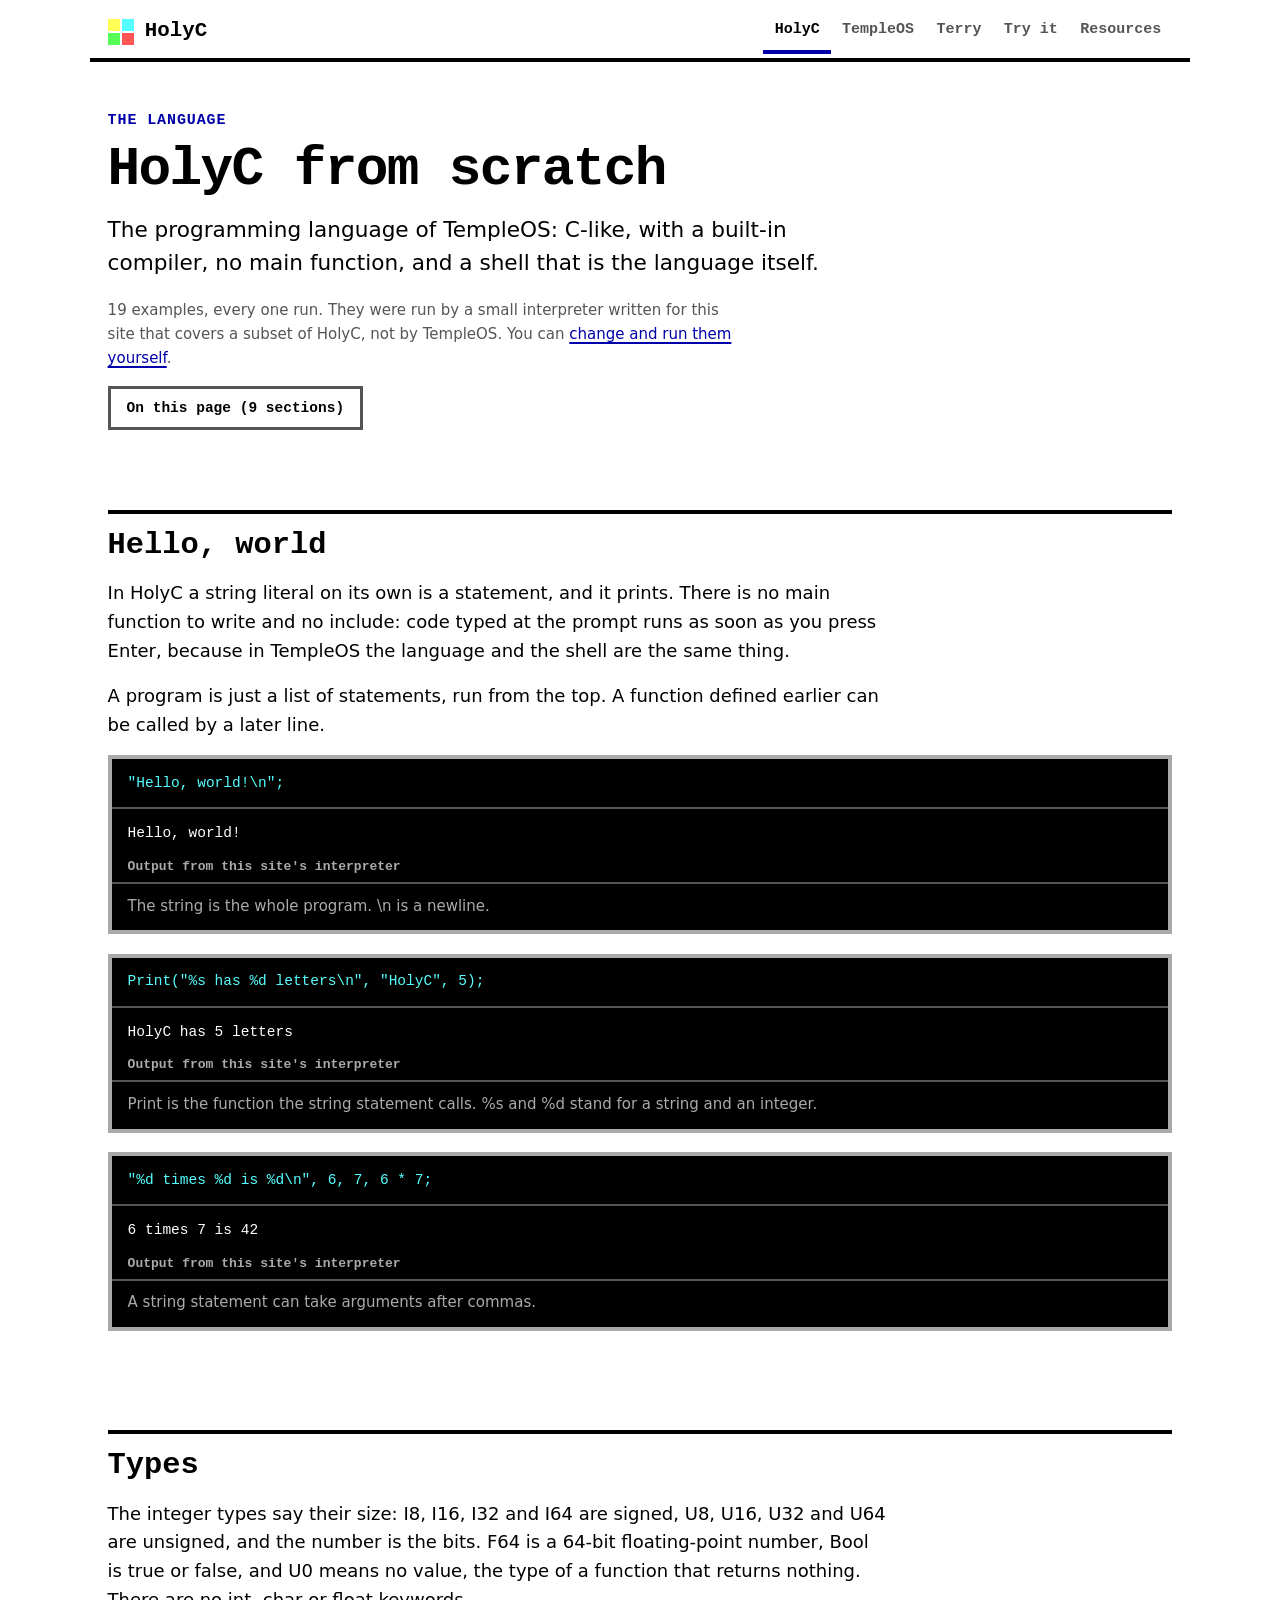
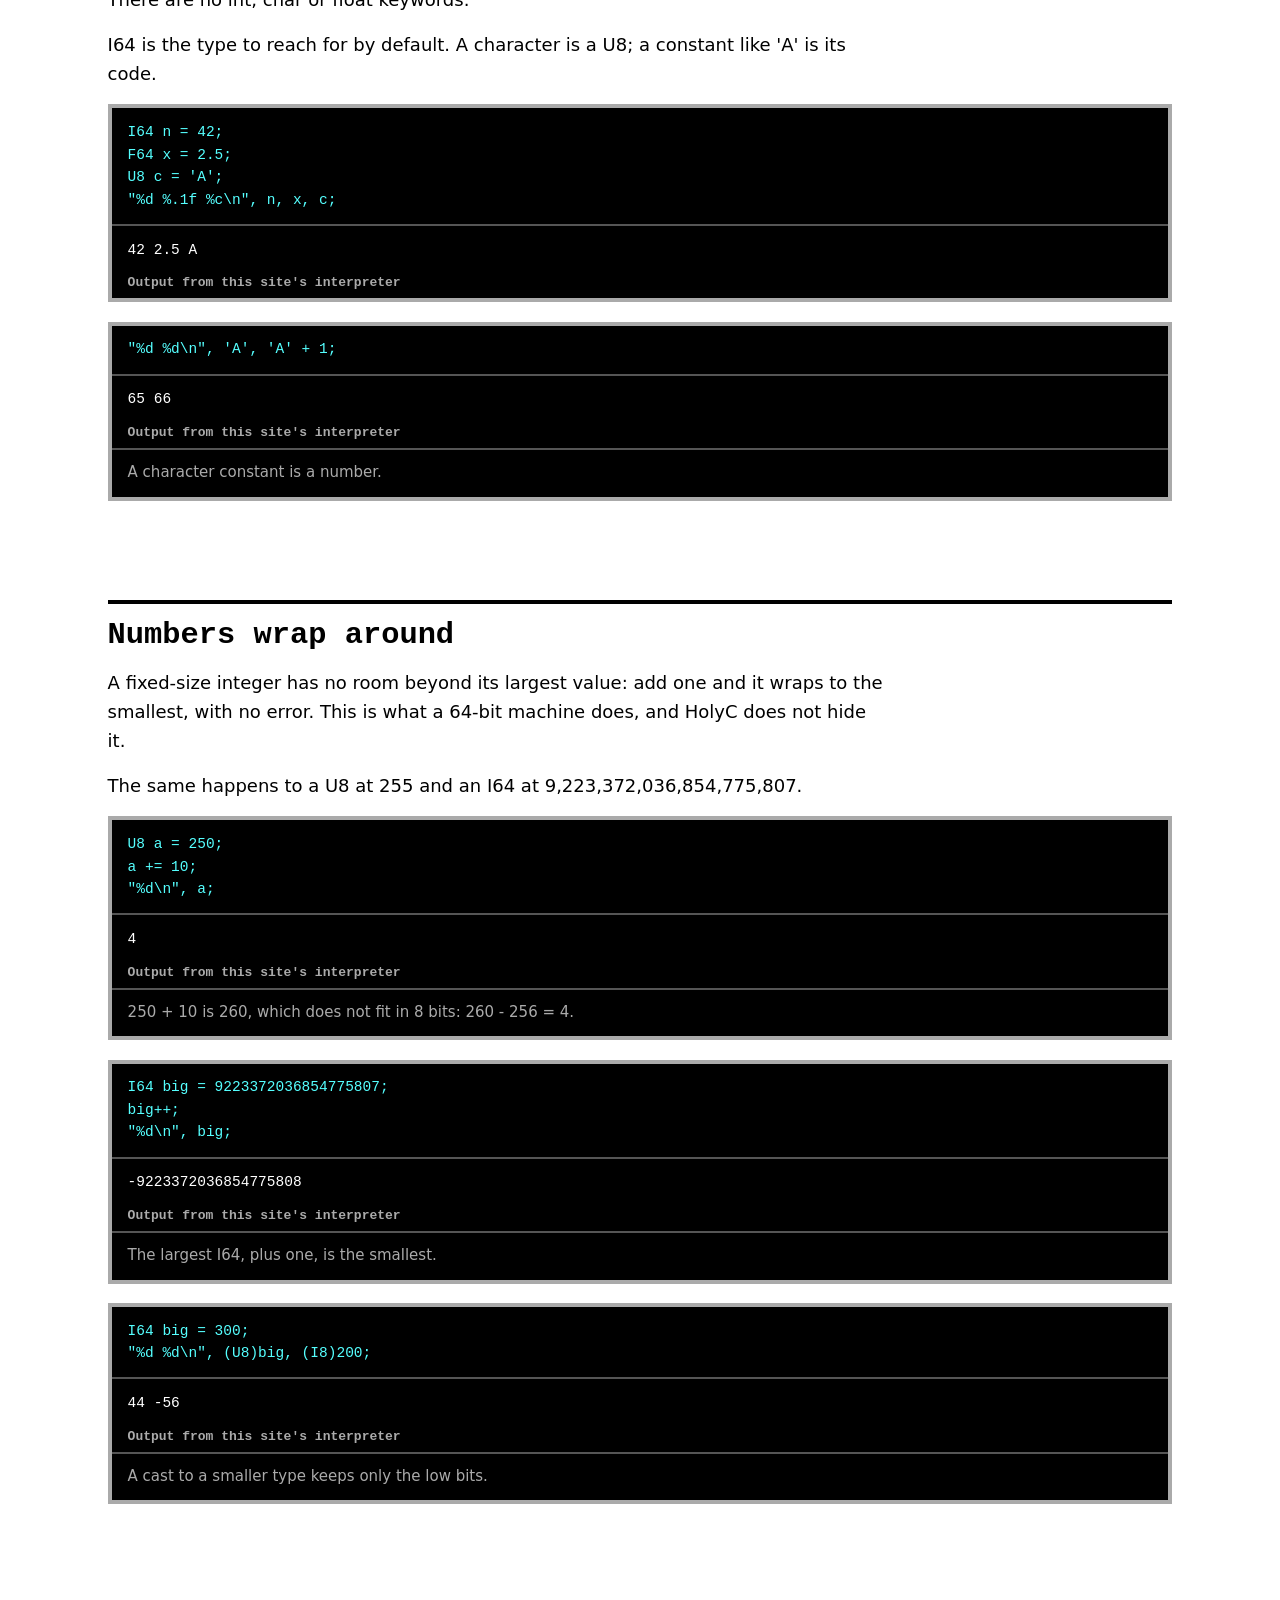
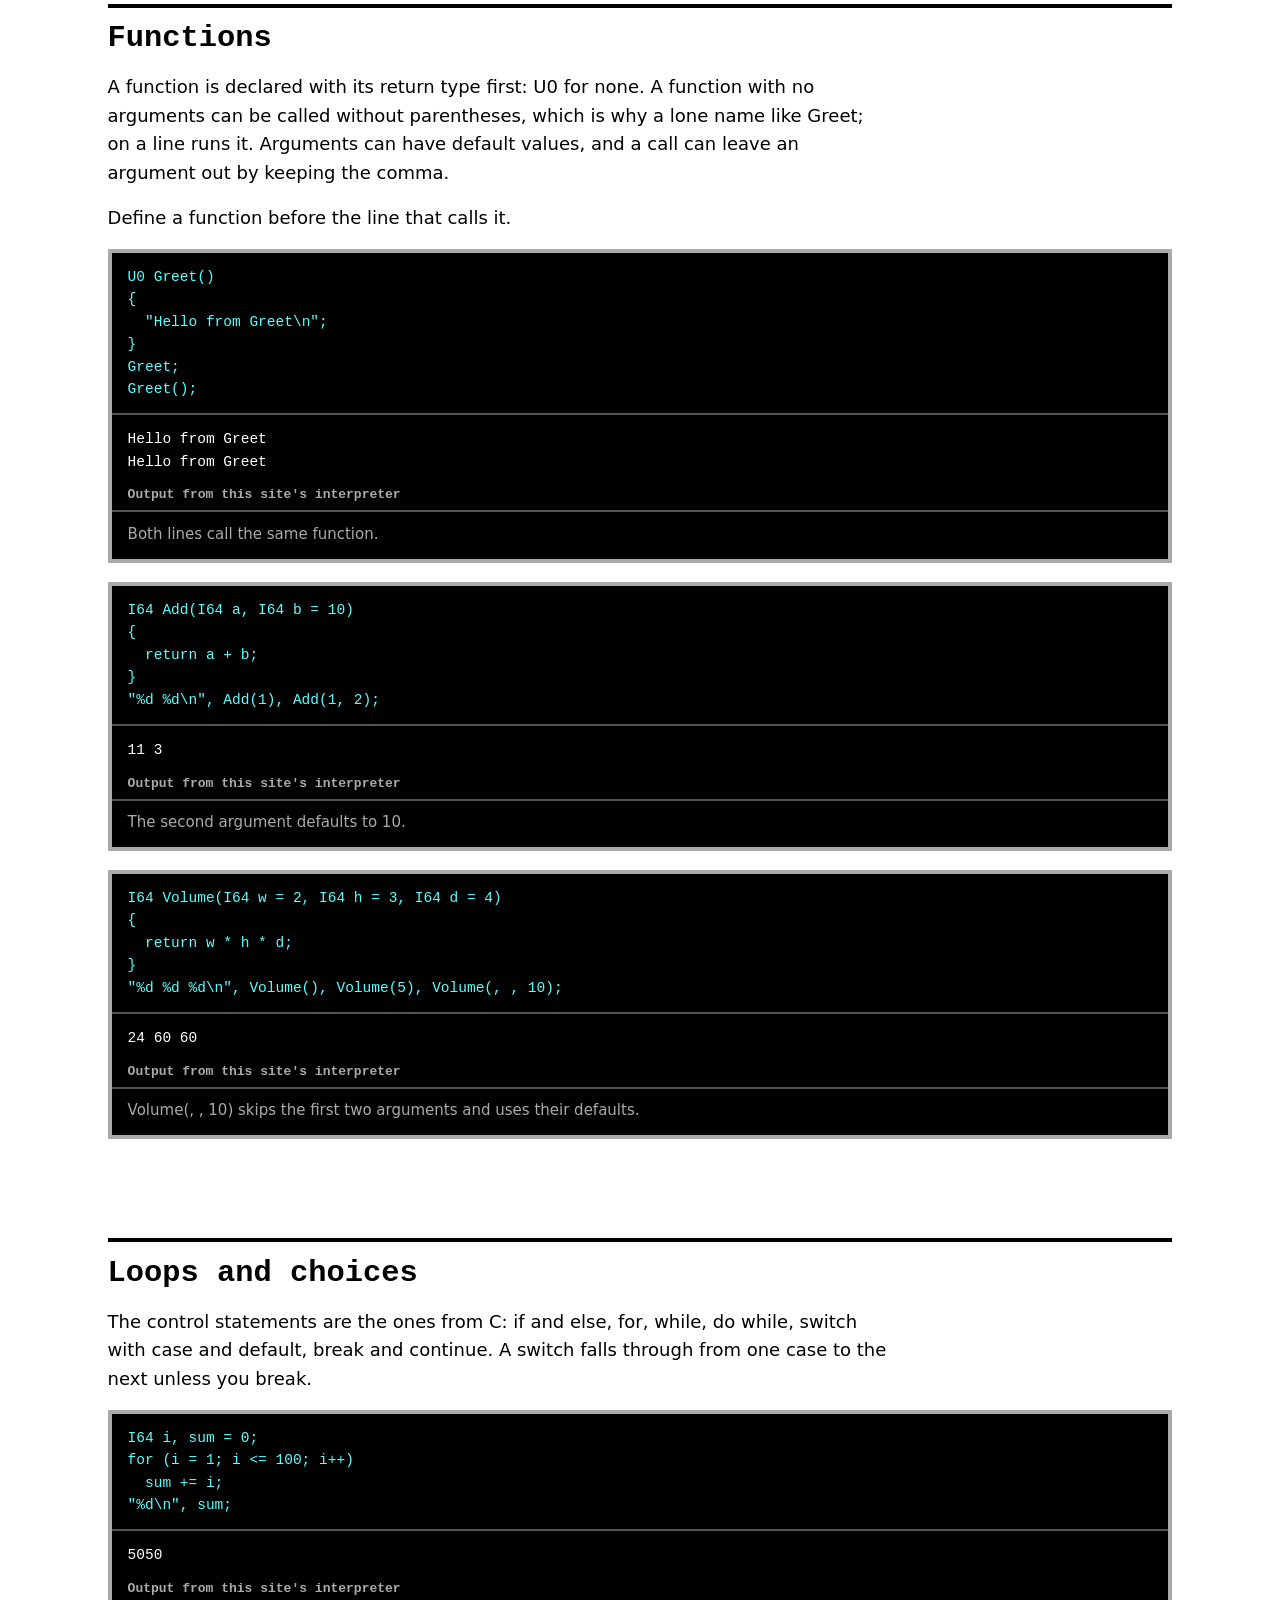
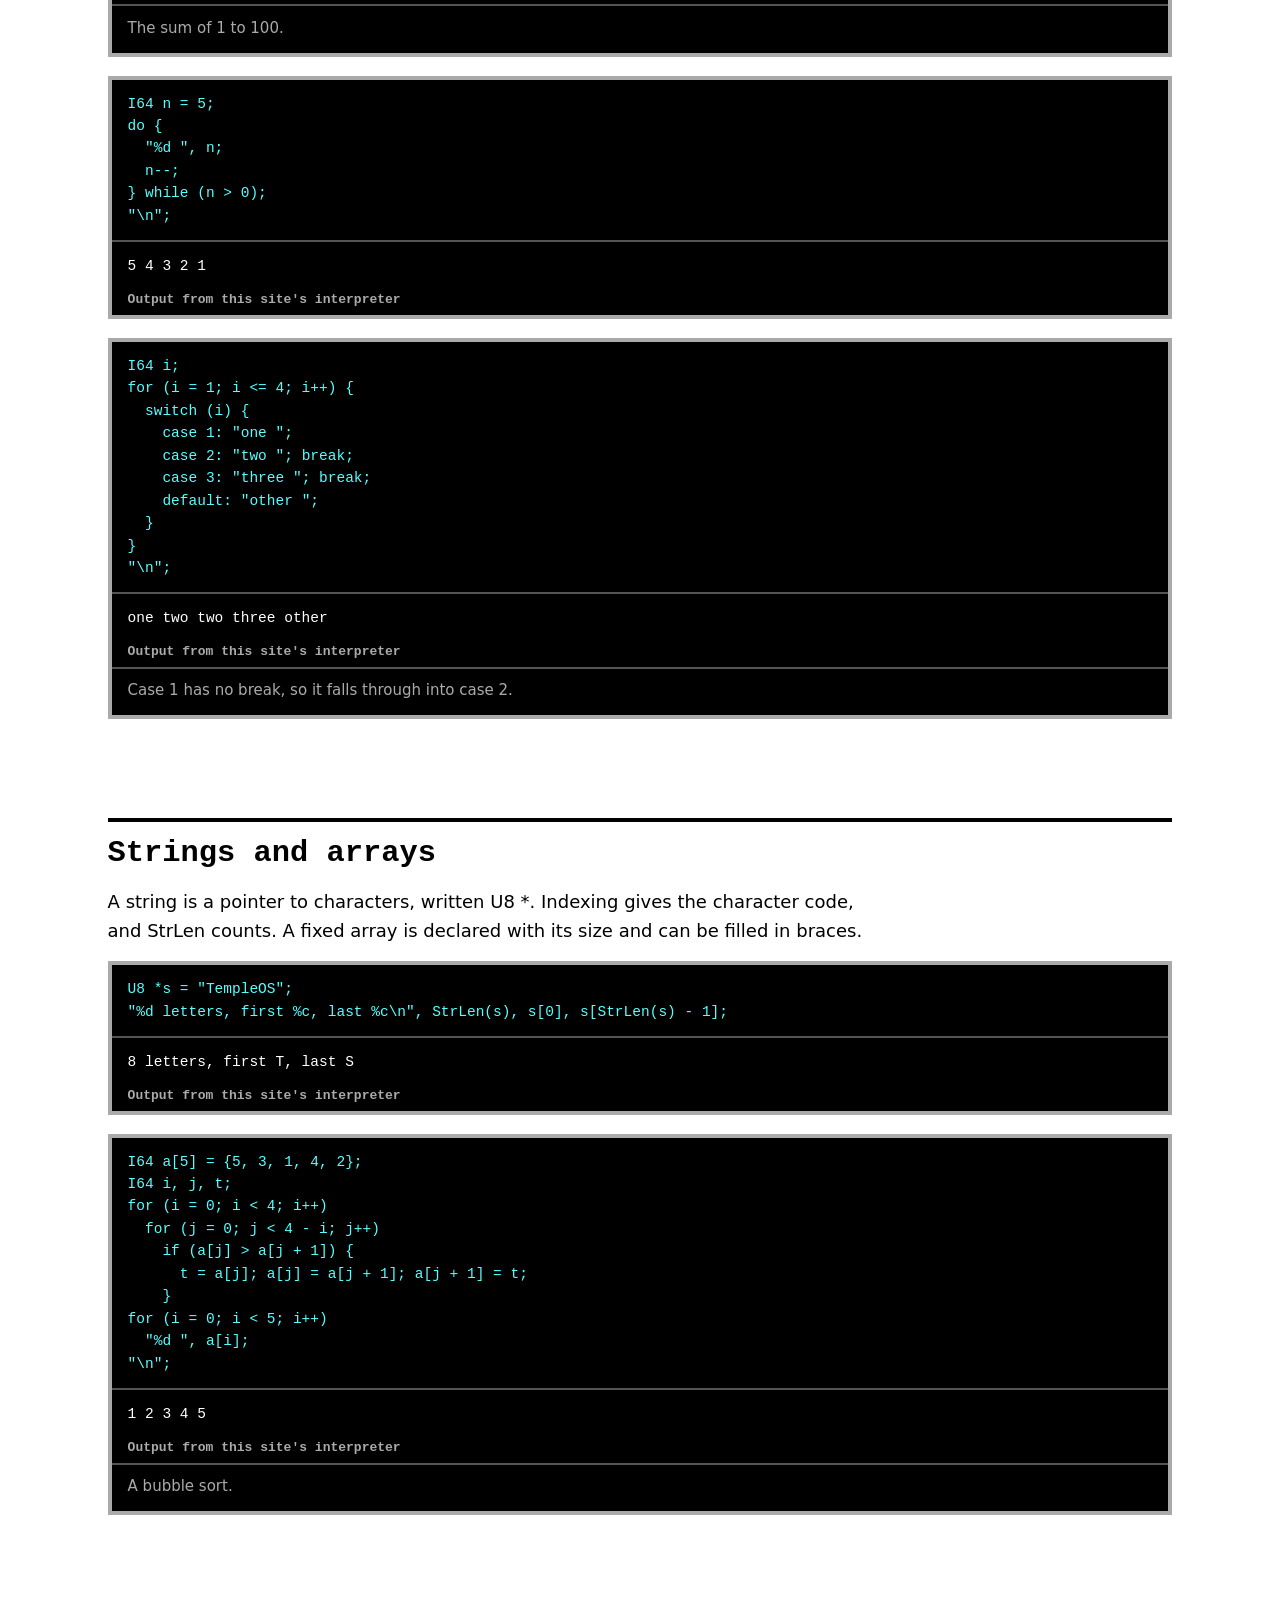
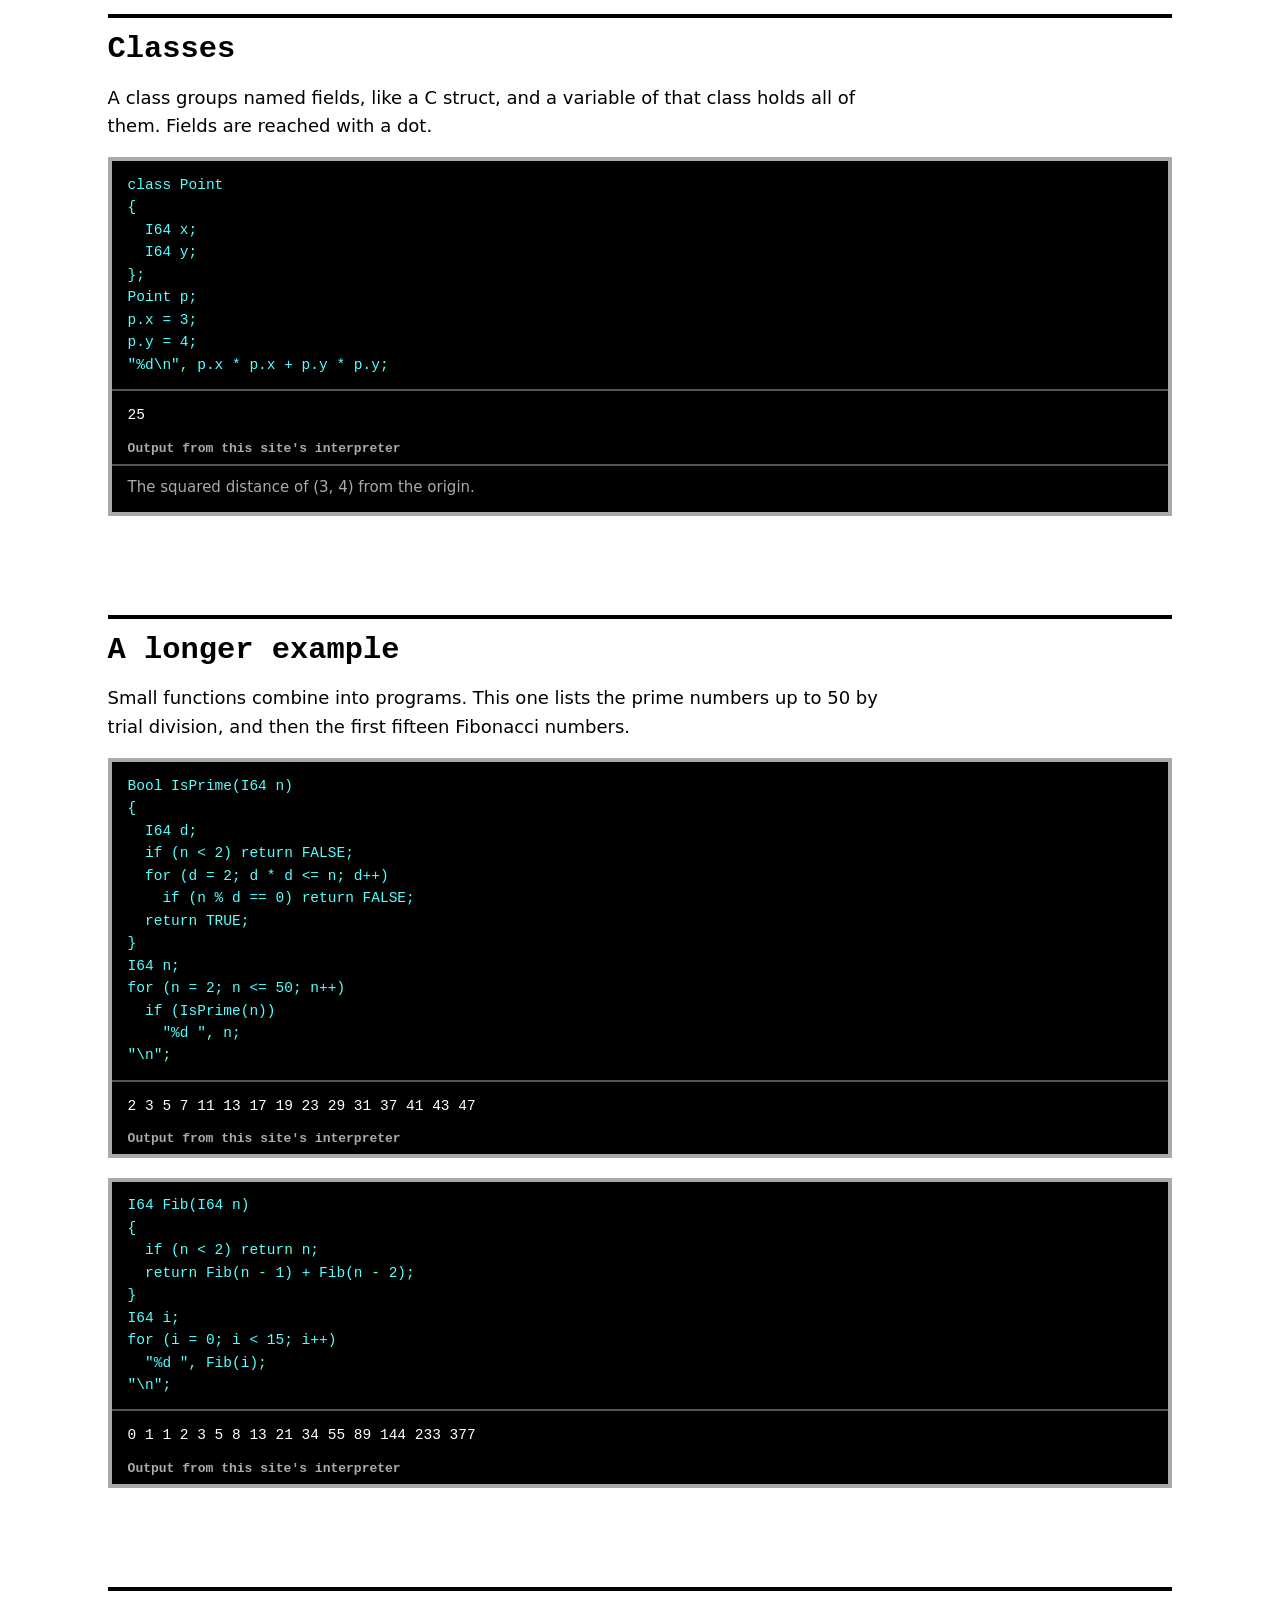
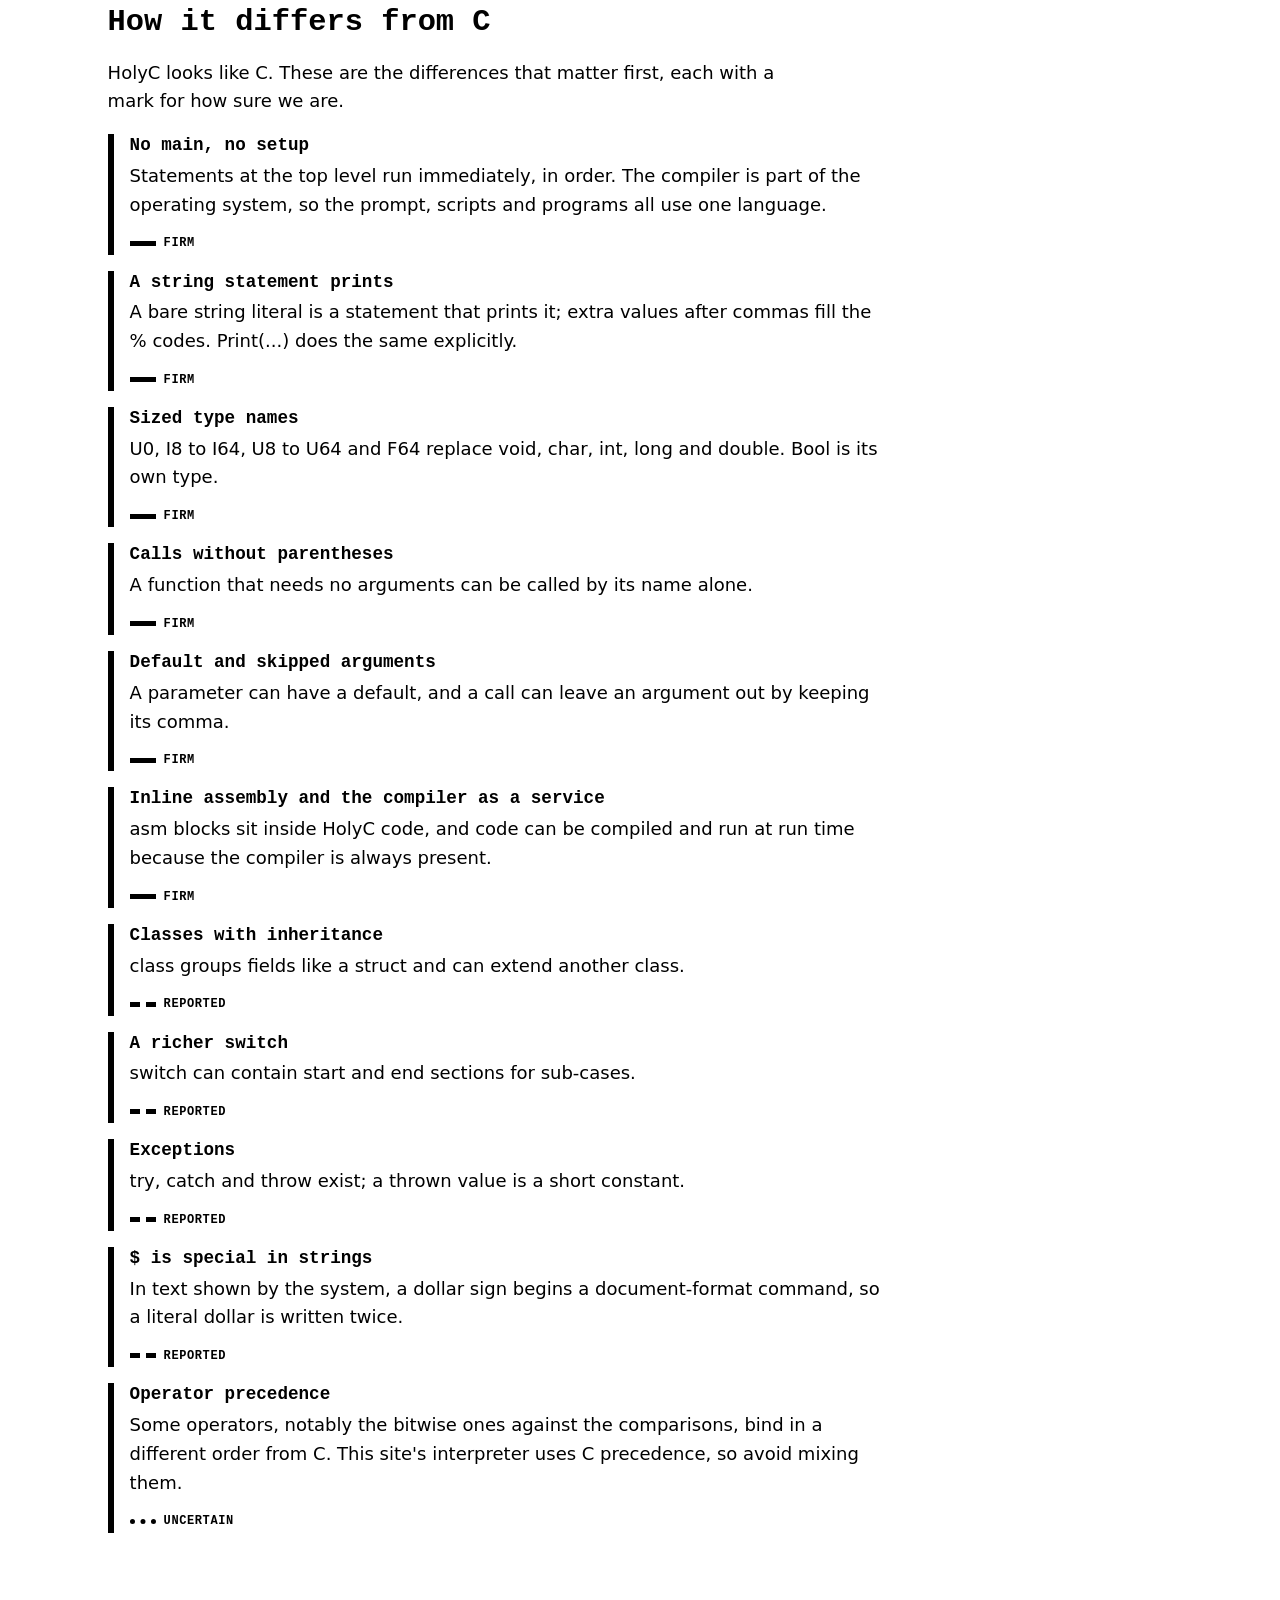
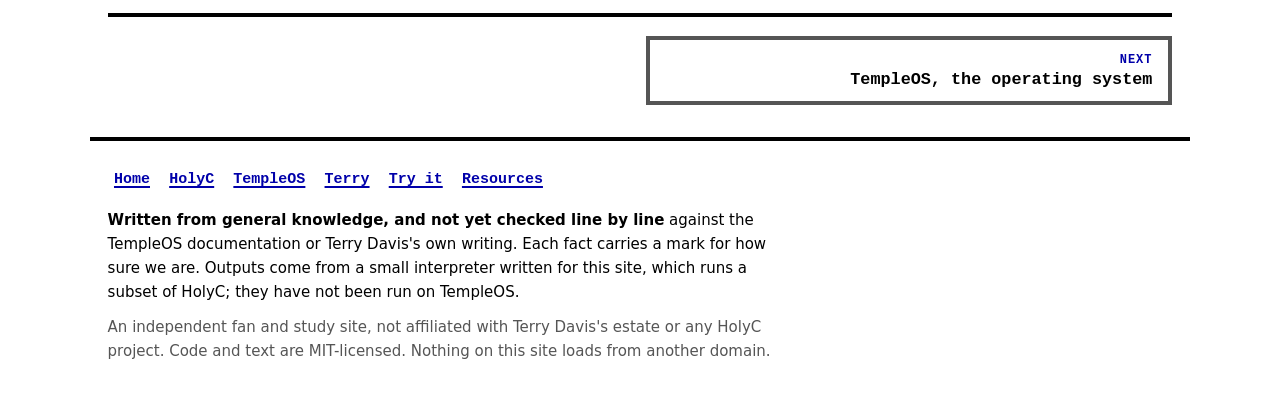
==== holyc.html @ 48dfbccd "New site: HolyC and TempleOS from scratch. Every example run by a checked interpreter, every fact ma" ====
<!doctype html>
<html lang="en">
<head>
<meta charset="utf-8">
<meta name="viewport" content="width=device-width, initial-scale=1, viewport-fit=cover">
<meta name="color-scheme" content="dark light">
<title>HolyC: the language, with every example run</title>
<meta name="description" content="HolyC explained from scratch in 8 short lessons, with 19 examples that were actually run, and how it differs from C.">
<meta property="og:title" content="HolyC: the language, with every example run"><meta property="og:description" content="HolyC explained from scratch in 8 short lessons, with 19 examples that were actually run, and how it differs from C."><meta property="og:type" content="website">
<link rel="icon" href="favicon.svg" type="image/svg+xml">
<link rel="stylesheet" href="styles.css">
</head>
<body class="">
<a class="skip" href="#main">Skip to the content</a>
<header class="mast">
  <a class="brand" href="index.html"><span class="sq" aria-hidden="true"><i></i><i></i><i></i><i></i></span>HolyC</a>
  <nav aria-label="Pages"><a href="holyc.html" aria-current="page">HolyC</a><a href="templeos.html">TempleOS</a><a href="terry.html">Terry</a><a href="playground.html">Try it</a><a href="resources.html">Resources</a></nav>
</header>
<main id="main">

<section class="page-head"><p class="kicker">The language</p><h1>HolyC from scratch</h1>
<p class="lede">The programming language of TempleOS: C-like, with a built-in compiler, no main function, and a shell that is the language itself.</p>
<p class="small">19 examples, every one run. They were run by a small interpreter written for this site that covers a subset of HolyC, not by TempleOS. You can <a href="playground.html">change and run them yourself</a>.</p>
<details class="toc"><summary>On this page (9 sections)</summary><ul><li><a href="#hello">Hello, world</a></li><li><a href="#types">Types</a></li><li><a href="#wrap">Numbers wrap around</a></li><li><a href="#functions">Functions</a></li><li><a href="#flow">Loops and choices</a></li><li><a href="#arrays">Strings and arrays</a></li><li><a href="#classes">Classes</a></li><li><a href="#more">A longer example</a></li><li><a href="#differences">How it differs from C</a></li></ul></details></section>
<section class="lesson" id="hello" aria-labelledby="h-hello"><h2 id="h-hello" class="sech">Hello, world</h2><div class="prose"><p>In HolyC a string literal on its own is a statement, and it prints. There is no main function to write and no include: code typed at the prompt runs as soon as you press Enter, because in TempleOS the language and the shell are the same thing.</p><p>A program is just a list of statements, run from the top. A function defined earlier can be called by a later line.</p></div><figure class="term"><pre class="cmd"><code><span class="ln">&quot;Hello, world!\n&quot;;</span></code></pre><pre class="out" aria-label="Output"><code>Hello, world!</code></pre><p class="src">Output from this site's interpreter</p><p class="bnote">The string is the whole program. \n is a newline.</p></figure><figure class="term"><pre class="cmd"><code><span class="ln">Print(&quot;%s has %d letters\n&quot;, &quot;HolyC&quot;, 5);</span></code></pre><pre class="out" aria-label="Output"><code>HolyC has 5 letters</code></pre><p class="src">Output from this site's interpreter</p><p class="bnote">Print is the function the string statement calls. %s and %d stand for a string and an integer.</p></figure><figure class="term"><pre class="cmd"><code><span class="ln">&quot;%d times %d is %d\n&quot;, 6, 7, 6 * 7;</span></code></pre><pre class="out" aria-label="Output"><code>6 times 7 is 42</code></pre><p class="src">Output from this site's interpreter</p><p class="bnote">A string statement can take arguments after commas.</p></figure></section><section class="lesson" id="types" aria-labelledby="h-types"><h2 id="h-types" class="sech">Types</h2><div class="prose"><p>The integer types say their size: I8, I16, I32 and I64 are signed, U8, U16, U32 and U64 are unsigned, and the number is the bits. F64 is a 64-bit floating-point number, Bool is true or false, and U0 means no value, the type of a function that returns nothing. There are no int, char or float keywords.</p><p>I64 is the type to reach for by default. A character is a U8; a constant like &#x27;A&#x27; is its code.</p></div><figure class="term"><pre class="cmd"><code><span class="ln">I64 n = 42;</span><span class="ln">F64 x = 2.5;</span><span class="ln">U8 c = &#x27;A&#x27;;</span><span class="ln">&quot;%d %.1f %c\n&quot;, n, x, c;</span></code></pre><pre class="out" aria-label="Output"><code>42 2.5 A</code></pre><p class="src">Output from this site's interpreter</p></figure><figure class="term"><pre class="cmd"><code><span class="ln">&quot;%d %d\n&quot;, &#x27;A&#x27;, &#x27;A&#x27; + 1;</span></code></pre><pre class="out" aria-label="Output"><code>65 66</code></pre><p class="src">Output from this site's interpreter</p><p class="bnote">A character constant is a number.</p></figure></section><section class="lesson" id="wrap" aria-labelledby="h-wrap"><h2 id="h-wrap" class="sech">Numbers wrap around</h2><div class="prose"><p>A fixed-size integer has no room beyond its largest value: add one and it wraps to the smallest, with no error. This is what a 64-bit machine does, and HolyC does not hide it.</p><p>The same happens to a U8 at 255 and an I64 at 9,223,372,036,854,775,807.</p></div><figure class="term"><pre class="cmd"><code><span class="ln">U8 a = 250;</span><span class="ln">a += 10;</span><span class="ln">&quot;%d\n&quot;, a;</span></code></pre><pre class="out" aria-label="Output"><code>4</code></pre><p class="src">Output from this site's interpreter</p><p class="bnote">250 + 10 is 260, which does not fit in 8 bits: 260 - 256 = 4.</p></figure><figure class="term"><pre class="cmd"><code><span class="ln">I64 big = 9223372036854775807;</span><span class="ln">big++;</span><span class="ln">&quot;%d\n&quot;, big;</span></code></pre><pre class="out" aria-label="Output"><code>-9223372036854775808</code></pre><p class="src">Output from this site's interpreter</p><p class="bnote">The largest I64, plus one, is the smallest.</p></figure><figure class="term"><pre class="cmd"><code><span class="ln">I64 big = 300;</span><span class="ln">&quot;%d %d\n&quot;, (U8)big, (I8)200;</span></code></pre><pre class="out" aria-label="Output"><code>44 -56</code></pre><p class="src">Output from this site's interpreter</p><p class="bnote">A cast to a smaller type keeps only the low bits.</p></figure></section><section class="lesson" id="functions" aria-labelledby="h-functions"><h2 id="h-functions" class="sech">Functions</h2><div class="prose"><p>A function is declared with its return type first: U0 for none. A function with no arguments can be called without parentheses, which is why a lone name like Greet; on a line runs it. Arguments can have default values, and a call can leave an argument out by keeping the comma.</p><p>Define a function before the line that calls it.</p></div><figure class="term"><pre class="cmd"><code><span class="ln">U0 Greet()</span><span class="ln">{</span><span class="ln">  &quot;Hello from Greet\n&quot;;</span><span class="ln">}</span><span class="ln">Greet;</span><span class="ln">Greet();</span></code></pre><pre class="out" aria-label="Output"><code>Hello from Greet
Hello from Greet</code></pre><p class="src">Output from this site's interpreter</p><p class="bnote">Both lines call the same function.</p></figure><figure class="term"><pre class="cmd"><code><span class="ln">I64 Add(I64 a, I64 b = 10)</span><span class="ln">{</span><span class="ln">  return a + b;</span><span class="ln">}</span><span class="ln">&quot;%d %d\n&quot;, Add(1), Add(1, 2);</span></code></pre><pre class="out" aria-label="Output"><code>11 3</code></pre><p class="src">Output from this site's interpreter</p><p class="bnote">The second argument defaults to 10.</p></figure><figure class="term"><pre class="cmd"><code><span class="ln">I64 Volume(I64 w = 2, I64 h = 3, I64 d = 4)</span><span class="ln">{</span><span class="ln">  return w * h * d;</span><span class="ln">}</span><span class="ln">&quot;%d %d %d\n&quot;, Volume(), Volume(5), Volume(, , 10);</span></code></pre><pre class="out" aria-label="Output"><code>24 60 60</code></pre><p class="src">Output from this site's interpreter</p><p class="bnote">Volume(, , 10) skips the first two arguments and uses their defaults.</p></figure></section><section class="lesson" id="flow" aria-labelledby="h-flow"><h2 id="h-flow" class="sech">Loops and choices</h2><div class="prose"><p>The control statements are the ones from C: if and else, for, while, do while, switch with case and default, break and continue. A switch falls through from one case to the next unless you break.</p></div><figure class="term"><pre class="cmd"><code><span class="ln">I64 i, sum = 0;</span><span class="ln">for (i = 1; i &lt;= 100; i++)</span><span class="ln">  sum += i;</span><span class="ln">&quot;%d\n&quot;, sum;</span></code></pre><pre class="out" aria-label="Output"><code>5050</code></pre><p class="src">Output from this site's interpreter</p><p class="bnote">The sum of 1 to 100.</p></figure><figure class="term"><pre class="cmd"><code><span class="ln">I64 n = 5;</span><span class="ln">do {</span><span class="ln">  &quot;%d &quot;, n;</span><span class="ln">  n--;</span><span class="ln">} while (n &gt; 0);</span><span class="ln">&quot;\n&quot;;</span></code></pre><pre class="out" aria-label="Output"><code>5 4 3 2 1 </code></pre><p class="src">Output from this site's interpreter</p></figure><figure class="term"><pre class="cmd"><code><span class="ln">I64 i;</span><span class="ln">for (i = 1; i &lt;= 4; i++) {</span><span class="ln">  switch (i) {</span><span class="ln">    case 1: &quot;one &quot;;</span><span class="ln">    case 2: &quot;two &quot;; break;</span><span class="ln">    case 3: &quot;three &quot;; break;</span><span class="ln">    default: &quot;other &quot;;</span><span class="ln">  }</span><span class="ln">}</span><span class="ln">&quot;\n&quot;;</span></code></pre><pre class="out" aria-label="Output"><code>one two two three other </code></pre><p class="src">Output from this site's interpreter</p><p class="bnote">Case 1 has no break, so it falls through into case 2.</p></figure></section><section class="lesson" id="arrays" aria-labelledby="h-arrays"><h2 id="h-arrays" class="sech">Strings and arrays</h2><div class="prose"><p>A string is a pointer to characters, written U8 *. Indexing gives the character code, and StrLen counts. A fixed array is declared with its size and can be filled in braces.</p></div><figure class="term"><pre class="cmd"><code><span class="ln">U8 *s = &quot;TempleOS&quot;;</span><span class="ln">&quot;%d letters, first %c, last %c\n&quot;, StrLen(s), s[0], s[StrLen(s) - 1];</span></code></pre><pre class="out" aria-label="Output"><code>8 letters, first T, last S</code></pre><p class="src">Output from this site's interpreter</p></figure><figure class="term"><pre class="cmd"><code><span class="ln">I64 a[5] = {5, 3, 1, 4, 2};</span><span class="ln">I64 i, j, t;</span><span class="ln">for (i = 0; i &lt; 4; i++)</span><span class="ln">  for (j = 0; j &lt; 4 - i; j++)</span><span class="ln">    if (a[j] &gt; a[j + 1]) {</span><span class="ln">      t = a[j]; a[j] = a[j + 1]; a[j + 1] = t;</span><span class="ln">    }</span><span class="ln">for (i = 0; i &lt; 5; i++)</span><span class="ln">  &quot;%d &quot;, a[i];</span><span class="ln">&quot;\n&quot;;</span></code></pre><pre class="out" aria-label="Output"><code>1 2 3 4 5 </code></pre><p class="src">Output from this site's interpreter</p><p class="bnote">A bubble sort.</p></figure></section><section class="lesson" id="classes" aria-labelledby="h-classes"><h2 id="h-classes" class="sech">Classes</h2><div class="prose"><p>A class groups named fields, like a C struct, and a variable of that class holds all of them. Fields are reached with a dot.</p></div><figure class="term"><pre class="cmd"><code><span class="ln">class Point</span><span class="ln">{</span><span class="ln">  I64 x;</span><span class="ln">  I64 y;</span><span class="ln">};</span><span class="ln"></span><span class="ln">Point p;</span><span class="ln">p.x = 3;</span><span class="ln">p.y = 4;</span><span class="ln">&quot;%d\n&quot;, p.x * p.x + p.y * p.y;</span></code></pre><pre class="out" aria-label="Output"><code>25</code></pre><p class="src">Output from this site's interpreter</p><p class="bnote">The squared distance of (3, 4) from the origin.</p></figure></section><section class="lesson" id="more" aria-labelledby="h-more"><h2 id="h-more" class="sech">A longer example</h2><div class="prose"><p>Small functions combine into programs. This one lists the prime numbers up to 50 by trial division, and then the first fifteen Fibonacci numbers.</p></div><figure class="term"><pre class="cmd"><code><span class="ln">Bool IsPrime(I64 n)</span><span class="ln">{</span><span class="ln">  I64 d;</span><span class="ln">  if (n &lt; 2) return FALSE;</span><span class="ln">  for (d = 2; d * d &lt;= n; d++)</span><span class="ln">    if (n % d == 0) return FALSE;</span><span class="ln">  return TRUE;</span><span class="ln">}</span><span class="ln"></span><span class="ln">I64 n;</span><span class="ln">for (n = 2; n &lt;= 50; n++)</span><span class="ln">  if (IsPrime(n))</span><span class="ln">    &quot;%d &quot;, n;</span><span class="ln">&quot;\n&quot;;</span></code></pre><pre class="out" aria-label="Output"><code>2 3 5 7 11 13 17 19 23 29 31 37 41 43 47 </code></pre><p class="src">Output from this site's interpreter</p></figure><figure class="term"><pre class="cmd"><code><span class="ln">I64 Fib(I64 n)</span><span class="ln">{</span><span class="ln">  if (n &lt; 2) return n;</span><span class="ln">  return Fib(n - 1) + Fib(n - 2);</span><span class="ln">}</span><span class="ln"></span><span class="ln">I64 i;</span><span class="ln">for (i = 0; i &lt; 15; i++)</span><span class="ln">  &quot;%d &quot;, Fib(i);</span><span class="ln">&quot;\n&quot;;</span></code></pre><pre class="out" aria-label="Output"><code>0 1 1 2 3 5 8 13 21 34 55 89 144 233 377 </code></pre><p class="src">Output from this site's interpreter</p></figure></section>
<section id="differences" class="lesson" aria-labelledby="h-diff"><h2 id="h-diff" class="sech">How it differs from C</h2>
<p class="lede2">HolyC looks like C. These are the differences that matter first, each with a mark for how sure we are.</p>
<ul class="diffs"><li class="diff"><h3>No main, no setup</h3><p>Statements at the top level run immediately, in order. The compiler is part of the operating system, so the prompt, scripts and programs all use one language.</p><span class="mk mk-firm"><i aria-hidden="true"></i>Firm</span></li><li class="diff"><h3>A string statement prints</h3><p>A bare string literal is a statement that prints it; extra values after commas fill the % codes. Print(...) does the same explicitly.</p><span class="mk mk-firm"><i aria-hidden="true"></i>Firm</span></li><li class="diff"><h3>Sized type names</h3><p>U0, I8 to I64, U8 to U64 and F64 replace void, char, int, long and double. Bool is its own type.</p><span class="mk mk-firm"><i aria-hidden="true"></i>Firm</span></li><li class="diff"><h3>Calls without parentheses</h3><p>A function that needs no arguments can be called by its name alone.</p><span class="mk mk-firm"><i aria-hidden="true"></i>Firm</span></li><li class="diff"><h3>Default and skipped arguments</h3><p>A parameter can have a default, and a call can leave an argument out by keeping its comma.</p><span class="mk mk-firm"><i aria-hidden="true"></i>Firm</span></li><li class="diff"><h3>Inline assembly and the compiler as a service</h3><p>asm blocks sit inside HolyC code, and code can be compiled and run at run time because the compiler is always present.</p><span class="mk mk-firm"><i aria-hidden="true"></i>Firm</span></li><li class="diff"><h3>Classes with inheritance</h3><p>class groups fields like a struct and can extend another class.</p><span class="mk mk-reported"><i aria-hidden="true"></i>Reported</span></li><li class="diff"><h3>A richer switch</h3><p>switch can contain start and end sections for sub-cases.</p><span class="mk mk-reported"><i aria-hidden="true"></i>Reported</span></li><li class="diff"><h3>Exceptions</h3><p>try, catch and throw exist; a thrown value is a short constant.</p><span class="mk mk-reported"><i aria-hidden="true"></i>Reported</span></li><li class="diff"><h3>$ is special in strings</h3><p>In text shown by the system, a dollar sign begins a document-format command, so a literal dollar is written twice.</p><span class="mk mk-reported"><i aria-hidden="true"></i>Reported</span></li><li class="diff"><h3>Operator precedence</h3><p>Some operators, notably the bitwise ones against the comparisons, bind in a different order from C. This site&#x27;s interpreter uses C precedence, so avoid mixing them.</p><span class="mk mk-uncertain"><i aria-hidden="true"></i>Uncertain</span></li></ul></section>
<nav class="stepnav" aria-label="Previous and next"><span></span><a class="next" href="templeos.html"><span>Next</span>TempleOS, the operating system</a></nav>
</main>
<footer class="foot">
  <nav class="footnav" aria-label="Pages"><a href="index.html">Home</a><a href="holyc.html">HolyC</a><a href="templeos.html">TempleOS</a><a href="terry.html">Terry</a><a href="playground.html">Try it</a><a href="resources.html">Resources</a></nav>
  <p><strong>Written from general knowledge, and not yet checked line by line</strong> against the TempleOS documentation or Terry Davis's own writing. Each fact carries a mark for how sure we are. Outputs come from a small interpreter written for this site, which runs a subset of HolyC; they have not been run on TempleOS.</p>
  <p class="small">An independent fan and study site, not affiliated with Terry Davis's estate or any HolyC project. Code and text are MIT-licensed. Nothing on this site loads from another domain.</p>
</footer>

</body>
</html>
---- styles.css ----
/* The 16 colours. Every colour on this site is one of TempleOS's 16 (the standard VGA palette); the build refuses to
   run if this file uses any other, and uses no gradients or transparency. Hard edges, thick borders, no rounding:
   the page is meant to look like a screen of 640 by 480 pixels. One breakpoint (760px), fluid type with a floor. */
:root {
  --BLACK: #000000; --BLUE: #0000AA; --GREEN: #00AA00; --CYAN: #00AAAA; --RED: #AA0000; --PURPLE: #AA00AA; --BROWN: #AA5500; --LTGRAY: #AAAAAA;
  --DKGRAY: #555555; --LTBLUE: #5555FF; --LTGREEN: #55FF55; --LTCYAN: #55FFFF; --LTRED: #FF5555; --LTPURPLE: #FF55FF; --YELLOW: #FFFF55; --WHITE: #FFFFFF;
  /* dark is the default, like the system itself */
  --bg: var(--BLACK); --panel: var(--BLUE); --ink: var(--WHITE); --ink2: var(--LTGRAY); --accent: var(--YELLOW); --link: var(--LTCYAN); --ok: var(--LTGREEN); --warn: var(--LTRED); --edge: var(--LTGRAY); --ctl: var(--LTGRAY);
  --on-accent: var(--BLACK);
  --mono: ui-monospace, "SF Mono", "Cascadia Mono", "JetBrains Mono", Menlo, Consolas, monospace;
  --sans: system-ui, -apple-system, "Segoe UI", Roboto, "Helvetica Neue", Arial, sans-serif;
  color-scheme: dark light;
}
@media (prefers-color-scheme: light) {
  :root { --bg: var(--WHITE); --panel: var(--LTGRAY); --ink: var(--BLACK); --ink2: var(--DKGRAY); --accent: var(--BLUE); --link: var(--BLUE); --ok: var(--BLUE); --warn: var(--RED); --edge: var(--BLACK); --ctl: var(--DKGRAY); --on-accent: var(--WHITE); }
}
* { box-sizing: border-box; }
html { background: var(--bg); -webkit-text-size-adjust: 100%; text-size-adjust: 100%; scroll-padding-top: 1rem; -webkit-tap-highlight-color: transparent; }
body { margin: 0; background: var(--bg); color: var(--ink); font: 400 clamp(16px, .45vw + 14.6px, 18px)/1.6 var(--sans); }
a { color: var(--link); text-underline-offset: 3px; text-decoration-thickness: 2px; }
a:focus-visible, button:focus-visible, input:focus-visible, textarea:focus-visible, summary:focus-visible { outline: 3px solid var(--accent); outline-offset: 3px; }
code, pre { font-family: var(--mono); }
.skip { position: absolute; left: 0; top: 0; transform: translateY(-200%); background: var(--accent); color: var(--on-accent); padding: .8rem 1rem; z-index: 9; }
.skip:focus { transform: none; }
.sr { position: absolute; width: 1px; height: 1px; overflow: hidden; clip: rect(0 0 0 0); white-space: nowrap; }
main, .mast, .foot { max-width: 1100px; margin: 0 auto; padding-left: max(1.1rem, env(safe-area-inset-left)); padding-right: max(1.1rem, env(safe-area-inset-right)); }
.small { font-size: 15px; color: var(--ink2); max-width: 66ch; } .muted { color: var(--ink2); }
.kicker { font: 700 15px/1.4 var(--mono); text-transform: uppercase; letter-spacing: .06em; color: var(--accent); margin: 0 0 .6rem; }
.label { display: block; font: 700 13px/1.2 var(--mono); text-transform: uppercase; letter-spacing: .08em; color: var(--ink2); margin: 0 0 .4rem; }

.mast { padding-top: .6rem; padding-bottom: .3rem; display: flex; flex-direction: column; border-bottom: 4px solid var(--edge); }
.brand { display: inline-flex; align-items: center; gap: .7rem; min-height: 44px; font: 800 1.3rem/1 var(--mono); color: var(--ink); text-decoration: none; }
.sq { display: inline-grid; grid-template-columns: 1fr 1fr; width: 26px; height: 26px; gap: 2px; } .sq i { display: block; } .sq i:nth-child(1) { background: var(--YELLOW); } .sq i:nth-child(2) { background: var(--LTCYAN); } .sq i:nth-child(3) { background: var(--LTGREEN); } .sq i:nth-child(4) { background: var(--LTRED); }
.mast nav { display: flex; flex-wrap: wrap; margin-left: -.4rem; }
.mast nav a { font: 700 14.5px var(--mono); color: var(--ink2); text-decoration: none; min-height: 44px; display: inline-flex; align-items: center; padding: 0 .45rem; border-bottom: 4px solid transparent; }
.mast nav a[aria-current="page"] { color: var(--ink); border-bottom-color: var(--accent); }
@media (min-width: 760px) { .mast { flex-direction: row; align-items: center; justify-content: space-between; } .mast nav a { padding: 0 .7rem; font-size: 15px; } }

h1 { font: 800 clamp(2.2rem, 7vw, 4rem)/1.05 var(--mono); letter-spacing: -.03em; margin: 0 0 1rem; text-transform: none; }
.page-head h1 { font-size: clamp(2rem, 6vw, 3.4rem); }
h2.sech { font: 800 clamp(1.4rem, 3vw, 1.9rem)/1.2 var(--mono); margin: 0 0 1rem; padding-top: .8rem; border-top: 4px solid var(--edge); color: var(--ink); }
h3 { font: 700 1.1rem/1.3 var(--mono); margin: 0 0 .3rem; }
section { padding: clamp(1.6rem, 4.5vw, 3rem) 0; }
.lede { font-size: clamp(1.08rem, 1.3vw + .8rem, 1.35rem); line-height: 1.5; color: var(--ink2); max-width: 54ch; margin: 0 0 1.2rem; color: var(--ink); } .lede2 { color: var(--ink); max-width: 62ch; }
.btn { display: inline-flex; align-items: center; min-height: 48px; padding: 0 1.3rem; background: var(--accent); color: var(--on-accent); font: 800 16px var(--mono); text-decoration: none; border: 3px solid var(--accent); cursor: pointer; }
.btn.ghost { background: transparent; color: var(--ink); border-color: var(--ink); } .cta { display: flex; flex-wrap: wrap; gap: .8rem; margin: 1.4rem 0 0; }
.more { display: inline-flex; align-items: center; min-height: 44px; font-weight: 700; }
.band { background: var(--panel); box-shadow: 0 0 0 100vmax var(--panel); clip-path: inset(0 -100vmax); color: var(--ink); }
.prose { max-width: 68ch; } .prose p { margin: 0 0 1rem; }
.two { display: grid; gap: 1.6rem; } @media (min-width: 760px) { .two { grid-template-columns: 1fr 1fr; gap: 3rem; } }
.plain { padding-left: 1.2rem; } .plain li { margin: .5rem 0; max-width: 62ch; }

/* the landing: a screen */
.hero-screen { padding-top: 1.4rem; }
.screen { background: var(--BLUE); border: 8px solid var(--LTGRAY); outline: 4px solid var(--BLACK); outline-offset: -12px; max-width: 820px; margin: 0 auto; color: var(--WHITE); }
.scrbar { display: flex; justify-content: space-between; gap: 1rem; background: var(--LTGRAY); color: var(--BLACK); font: 700 14px/1 var(--mono); padding: .45rem .8rem; }
.scrbody { padding: clamp(1.2rem, 4vw, 2.4rem) clamp(1rem, 4vw, 2.4rem); }
.logo { display: block; width: min(100%, 560px); height: auto; margin: 0 0 1.1rem; }
.tagline { font: 700 clamp(1rem, 2.2vw, 1.35rem)/1.4 var(--mono); color: var(--YELLOW); margin: 0 0 1.4rem; max-width: 42ch; }
.prog { margin: 0; padding: .9rem 1rem; background: var(--BLACK); border: 4px solid var(--LTGRAY); font-size: clamp(15px, 2.2vw, 20px); line-height: 1.5; white-space: pre-wrap; overflow-wrap: anywhere; }
.prog .c-code { color: var(--LTCYAN); } .prog .c-out { color: var(--WHITE); } .prog .cur { display: inline-block; width: .6em; height: 1.05em; background: var(--WHITE); vertical-align: -.15em; margin-left: .1em; animation: blink 1.1s steps(2, start) infinite; }
@keyframes blink { to { visibility: hidden; } }
.hero-screen .cta { justify-content: center; } .hero-screen .btn { color: var(--on-accent); } .hero-screen .btn.ghost { color: var(--ink); }
.palwrap { margin: 2rem auto 0; max-width: 820px; } .palcap { margin: 0 0 .8rem; font-size: 16px; color: var(--ink); }
.palette { list-style: none; margin: 0; padding: 0; display: grid; grid-template-columns: repeat(4, 1fr); gap: 4px; }
@media (min-width: 640px) { .palette { grid-template-columns: repeat(8, 1fr); } }
.palette li { display: flex; flex-direction: column; background: var(--BLACK); border: 2px solid var(--LTGRAY); }
.sw { display: block; height: 3.4rem; border-bottom: 2px solid var(--LTGRAY); } .pn { padding: .35rem .4rem .45rem; font: 600 12.5px/1.2 var(--mono); color: var(--WHITE); overflow-wrap: anywhere; } .pn b { color: var(--YELLOW); }

/* marks: a rule style and a word, never colour alone */
.mk { display: inline-flex; align-items: center; gap: .5rem; font: 800 12px var(--mono); text-transform: uppercase; letter-spacing: .05em; color: var(--ink); white-space: nowrap; }
.mk i { display: inline-block; width: 26px; height: 0; border-top: 5px solid var(--ink); }
.mk-reported i { border-top-style: dashed; } .mk-uncertain i { border-top-style: dotted; } 
.legend, .cards, .diffs, .facts, .reslist { list-style: none; margin: 0; padding: 0; }
.legend { display: grid; gap: .8rem; } .legend li { display: grid; gap: .2rem 1rem; } .legend li span:last-child { font-size: 16px; max-width: 64ch; } @media (min-width: 760px) { .legend li { grid-template-columns: 10rem 1fr; align-items: baseline; } }
.cards { display: grid; gap: 1rem; grid-template-columns: 1fr; position: relative; } @media (min-width: 760px) { .cards { grid-template-columns: repeat(2, 1fr); } }
.card { position: relative; background: var(--panel); border: 4px solid var(--edge); padding: 1rem 1.1rem 1.1rem; color: var(--ink); }
.card h3 a { color: var(--accent); text-decoration: underline; } .card h3 a::after { content: ""; position: absolute; inset: 0; } .card p { margin: 0 0 .3rem; font-size: 16px; }
.card .tag { font: 800 12px var(--mono); text-transform: uppercase; letter-spacing: .06em; color: var(--ink2); }
@media (prefers-color-scheme: light) { .card { color: var(--BLACK); } .card .tag { color: var(--BLACK); } .card h3 a { color: var(--BLUE); } }
.diffs { display: grid; gap: 1rem; } .diff { border-left: 6px solid var(--edge); padding-left: 1rem; } .diff p { margin: 0 0 .4rem; max-width: 66ch; }
.facts { display: grid; gap: 1rem; } .fact { border-left: 6px solid var(--ink); padding: .1rem 0 .1rem 1rem; } .fact p { margin: .3rem 0 0; max-width: 66ch; } .fnote { color: var(--ink2); font-size: 15px; }
.reslist { display: grid; gap: 1rem; } .res { border-top: 4px solid var(--edge); padding-top: .7rem; } .res h3 { margin: 0 0 .2rem; } .res h3 a { display: inline-flex; align-items: center; min-height: 44px; } .res p { margin: 0; max-width: 64ch; }

/* code and output */
.term { margin: 0 0 1.2rem; background: var(--BLACK); border: 4px solid var(--LTGRAY); color: var(--WHITE); }
.term pre { margin: 0; padding: .8rem 1rem; white-space: pre-wrap; overflow-wrap: anywhere; font-size: 14.5px; line-height: 1.55; }
.term .cmd { color: var(--LTCYAN); border-bottom: 2px solid var(--DKGRAY); } .ln { display: block; } .term .out { color: var(--WHITE); }
.term .src { margin: 0; padding: .1rem 1rem .5rem; font: 600 13px var(--mono); color: var(--LTGRAY); } .bnote { margin: 0; padding: .6rem 1rem .8rem; font-size: 15px; color: var(--LTGRAY); border-top: 2px solid var(--DKGRAY); }
details.toc { margin: 1rem 0 0; } details.toc > summary { list-style: none; cursor: pointer; display: inline-flex; align-items: center; min-height: 44px; padding: 0 1rem; border: 3px solid var(--ctl); font: 700 14.5px var(--mono); color: var(--ink); }
details.toc > summary::-webkit-details-marker { display: none; } details.toc[open] > summary { background: var(--accent); color: var(--on-accent); border-color: var(--accent); }
details.toc > ul { list-style: none; margin: .8rem 0 0; padding: 0; display: flex; flex-wrap: wrap; gap: .4rem; } details.toc > ul a { display: inline-flex; align-items: center; min-height: 44px; padding: 0 .9rem; border: 3px solid var(--ctl); color: var(--ink); text-decoration: none; font: 700 14.5px var(--mono); }
.lesson { border-top: 0; padding-top: clamp(1rem, 3vw, 2rem); }
.stepnav { display: grid; gap: .8rem; grid-template-columns: 1fr; margin: 2rem 0 0; padding-top: 1.2rem; border-top: 4px solid var(--edge); } @media (min-width: 760px) { .stepnav { grid-template-columns: 1fr 1fr; } .stepnav .next { text-align: right; } }
.stepnav a { display: block; min-height: 44px; padding: .8rem 1rem; border: 4px solid var(--ctl); color: var(--ink); text-decoration: none; font: 800 1.05rem var(--mono); } .stepnav a span { display: block; font: 700 12px var(--mono); text-transform: uppercase; letter-spacing: .08em; color: var(--accent); margin-bottom: .2rem; }

/* playground */
.pform .row { display: flex; flex-wrap: wrap; align-items: center; gap: .8rem 1.2rem; margin-top: .6rem; } .pform .hint { color: var(--ink2); font-size: 15px; }
.js-only[hidden] { display: none; } .f { display: grid; gap: .3rem; }
textarea { width: 100%; font: 16px/1.5 var(--mono); color: var(--WHITE); background: var(--BLACK); border: 4px solid var(--LTGRAY); padding: .8rem; min-height: 14rem; resize: vertical; }
.chips { display: flex; flex-wrap: wrap; gap: .5rem; margin: 0 0 .8rem; }
.chip { display: inline-flex; align-items: center; min-height: 44px; padding: 0 1rem; font: 700 14.5px var(--mono); color: var(--ink); background: transparent; border: 3px solid var(--ctl); cursor: pointer; }
.result { margin: 1rem 0 0; } .result .okbox { background: var(--BLACK); border: 4px solid var(--LTGRAY); color: var(--WHITE); } .result pre { margin: 0; padding: .8rem 1rem; white-space: pre-wrap; overflow-wrap: anywhere; font-size: 15px; } .result .meta { margin: 0; padding: .5rem 1rem; font: 600 13px var(--mono); color: var(--LTGRAY); border-top: 2px solid var(--DKGRAY); }
.result .errbox { background: var(--BLACK); border: 4px solid var(--LTRED); color: var(--WHITE); padding: .8rem 1rem; } .result .errbox strong { color: var(--LTRED); } .result .errbox p { margin: .2rem 0; }
.foot { border-top: 4px solid var(--edge); margin-top: 2rem; padding-top: 1rem; padding-bottom: calc(2rem + env(safe-area-inset-bottom)); } .foot p { font-size: 15px; max-width: 72ch; margin: 0 0 .7rem; }
.footnav { display: flex; flex-wrap: wrap; gap: 0 .4rem; margin-bottom: .4rem; } .footnav a { display: inline-flex; align-items: center; justify-content: center; min-height: 44px; min-width: 44px; padding: 0 .4rem; font: 700 15px var(--mono); }

@media (hover: hover) and (pointer: fine) { .btn:hover { background: var(--ink); color: var(--bg); border-color: var(--ink); } .chip:hover, .stepnav a:hover, details.toc > ul a:hover { border-color: var(--accent); } .card:hover { border-color: var(--accent); } .mast nav a:hover { border-bottom-color: var(--edge); } }
@media (prefers-reduced-motion: reduce) { * { animation: none !important; transition: none !important; scroll-behavior: auto !important; } }
@media print { .mast nav, .skip, .cta, .chips, .pform { display: none; } body, .band, .screen { background: var(--WHITE); color: var(--BLACK); box-shadow: none; } .screen { border-color: var(--BLACK); } .logo { display: none; } .prog, .term, .palette li { background: var(--WHITE); color: var(--BLACK); border-color: var(--BLACK); } .prog span, .term pre, .pn { color: var(--BLACK) !important; } }
.term .muted, .result .muted, .prog .muted { color: var(--LTGRAY); }
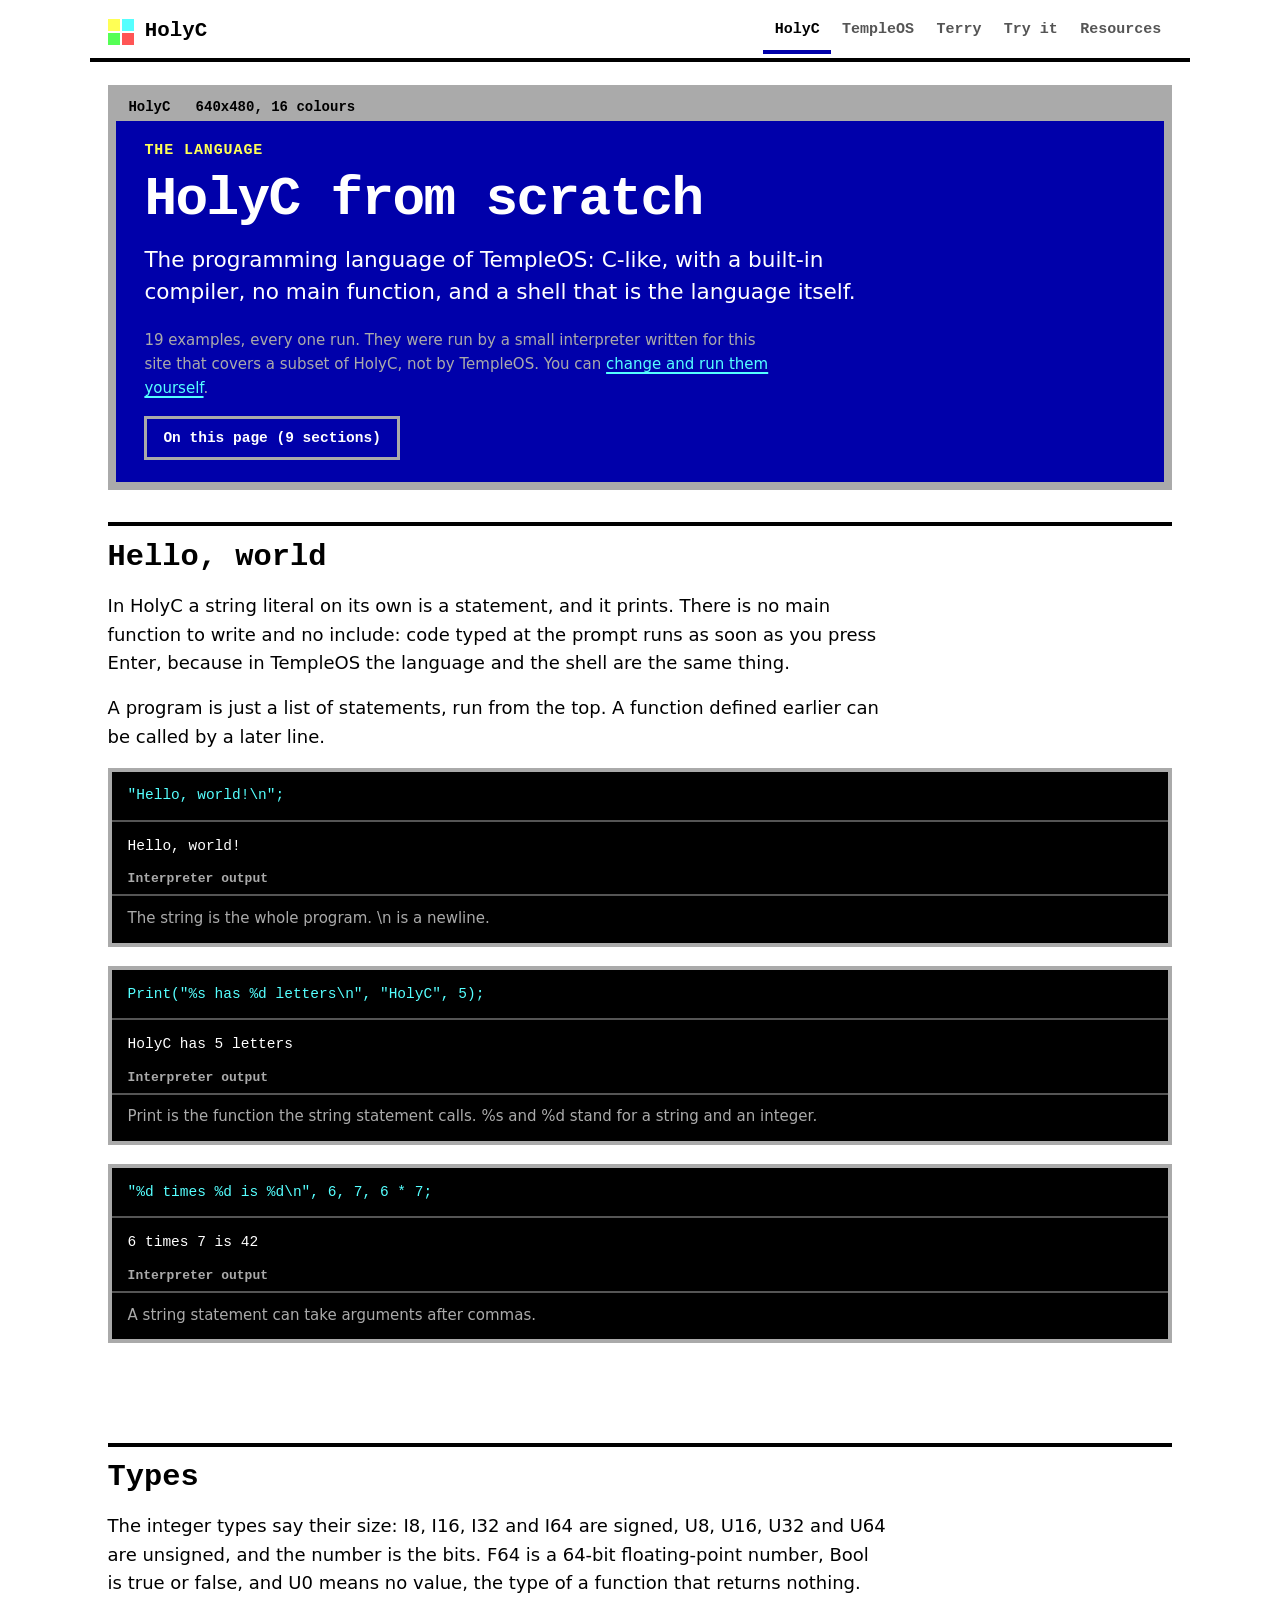
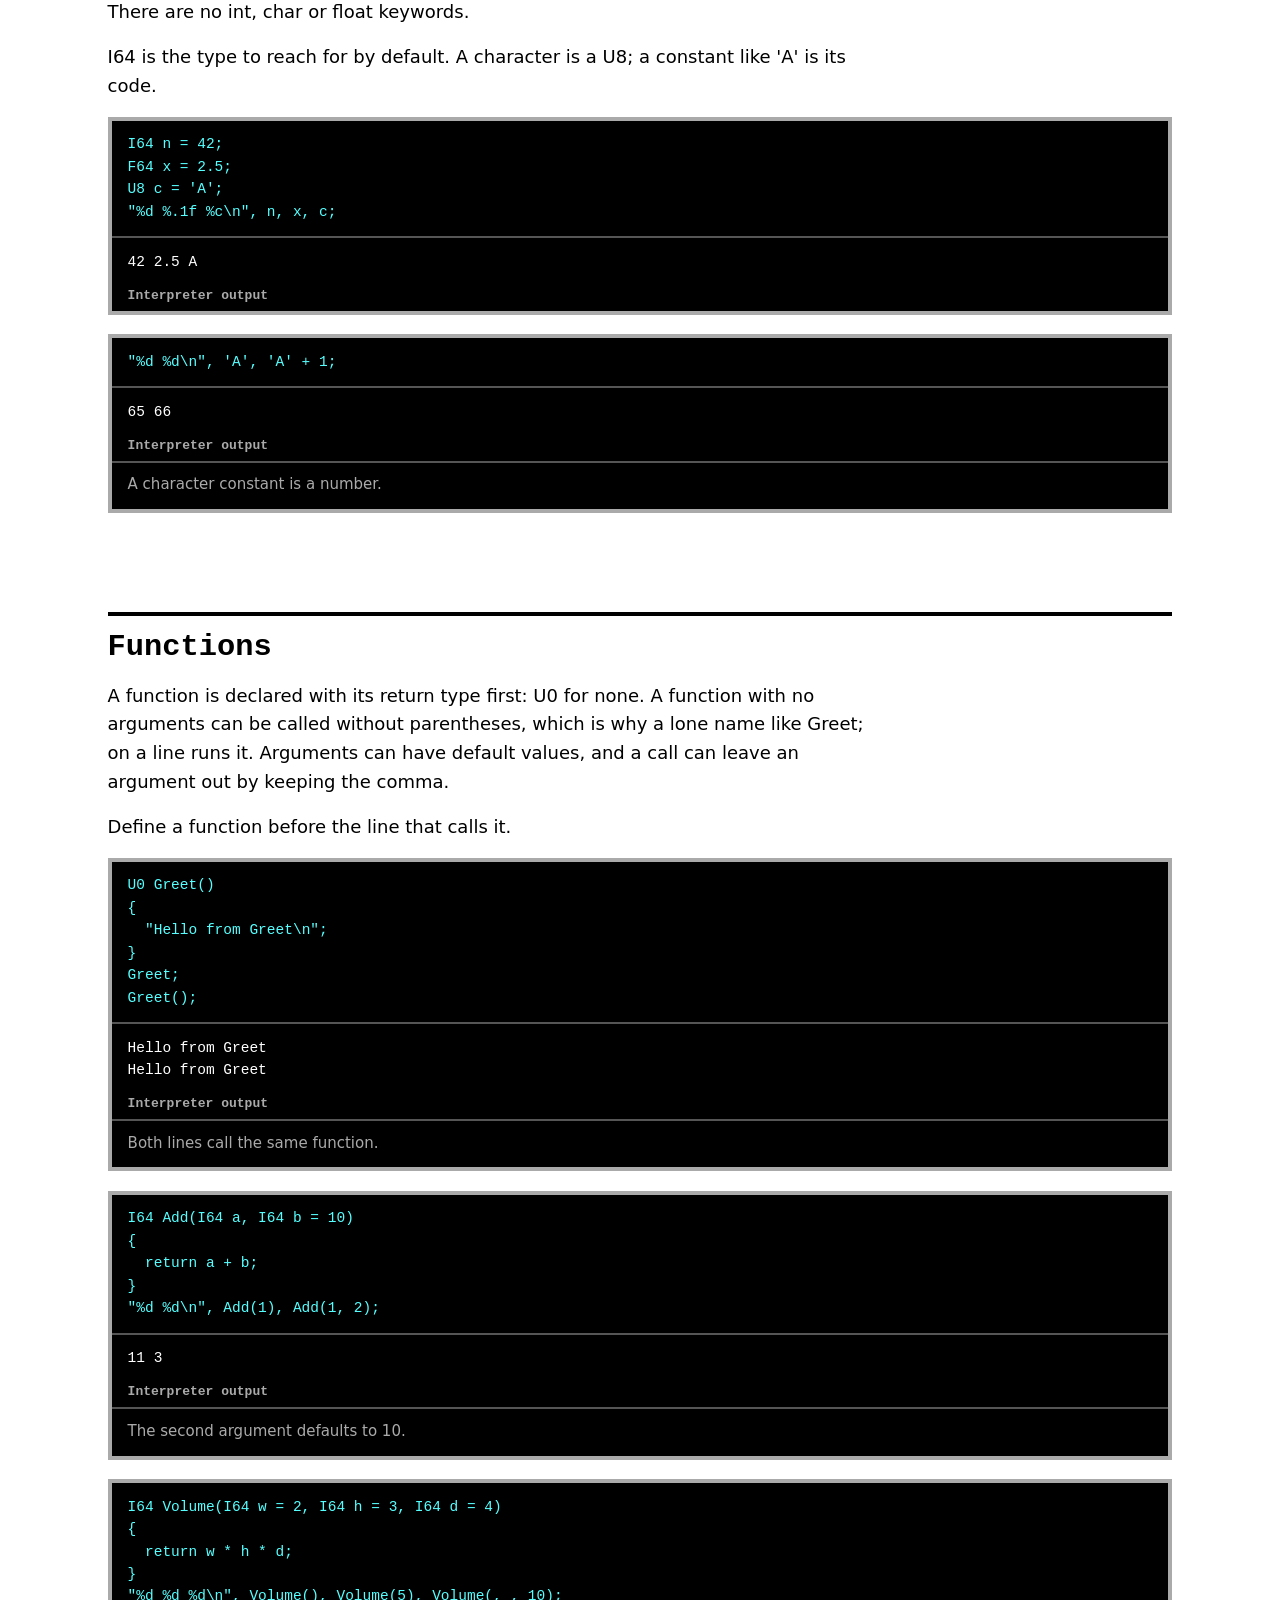
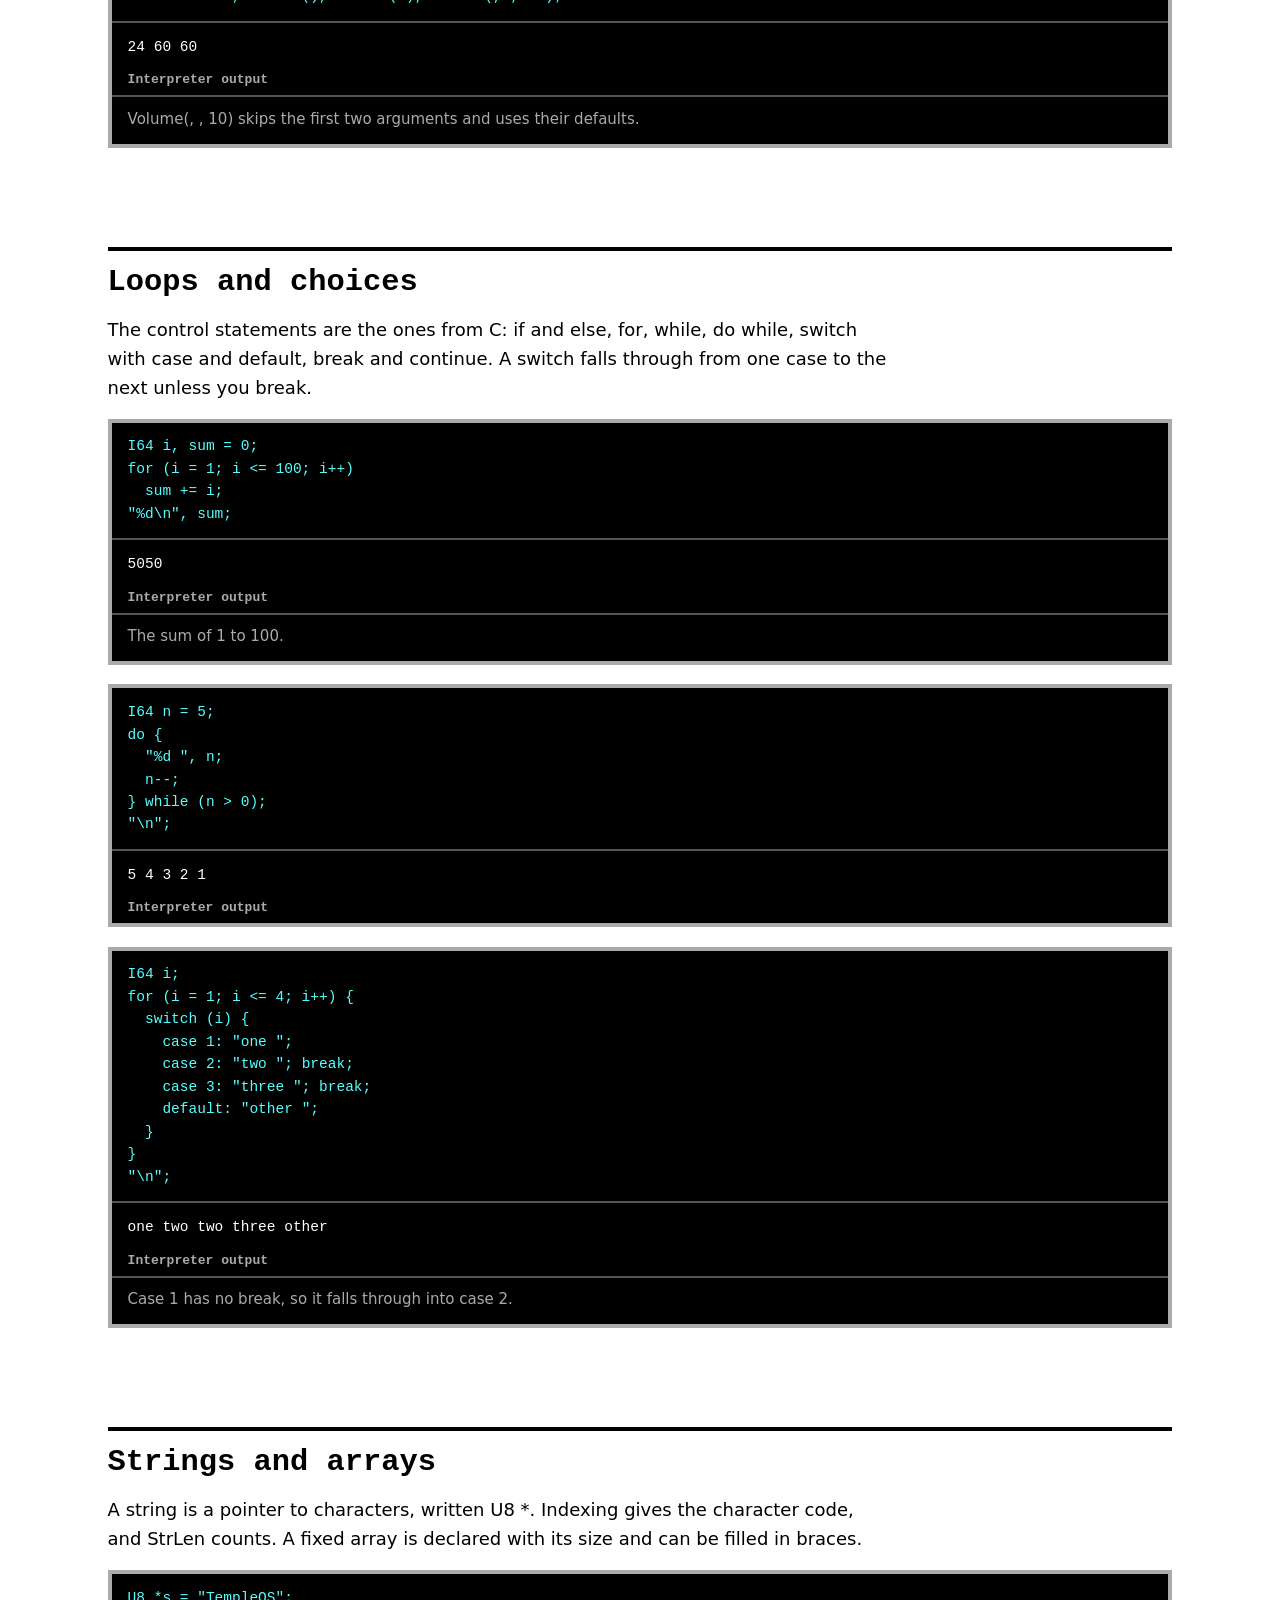
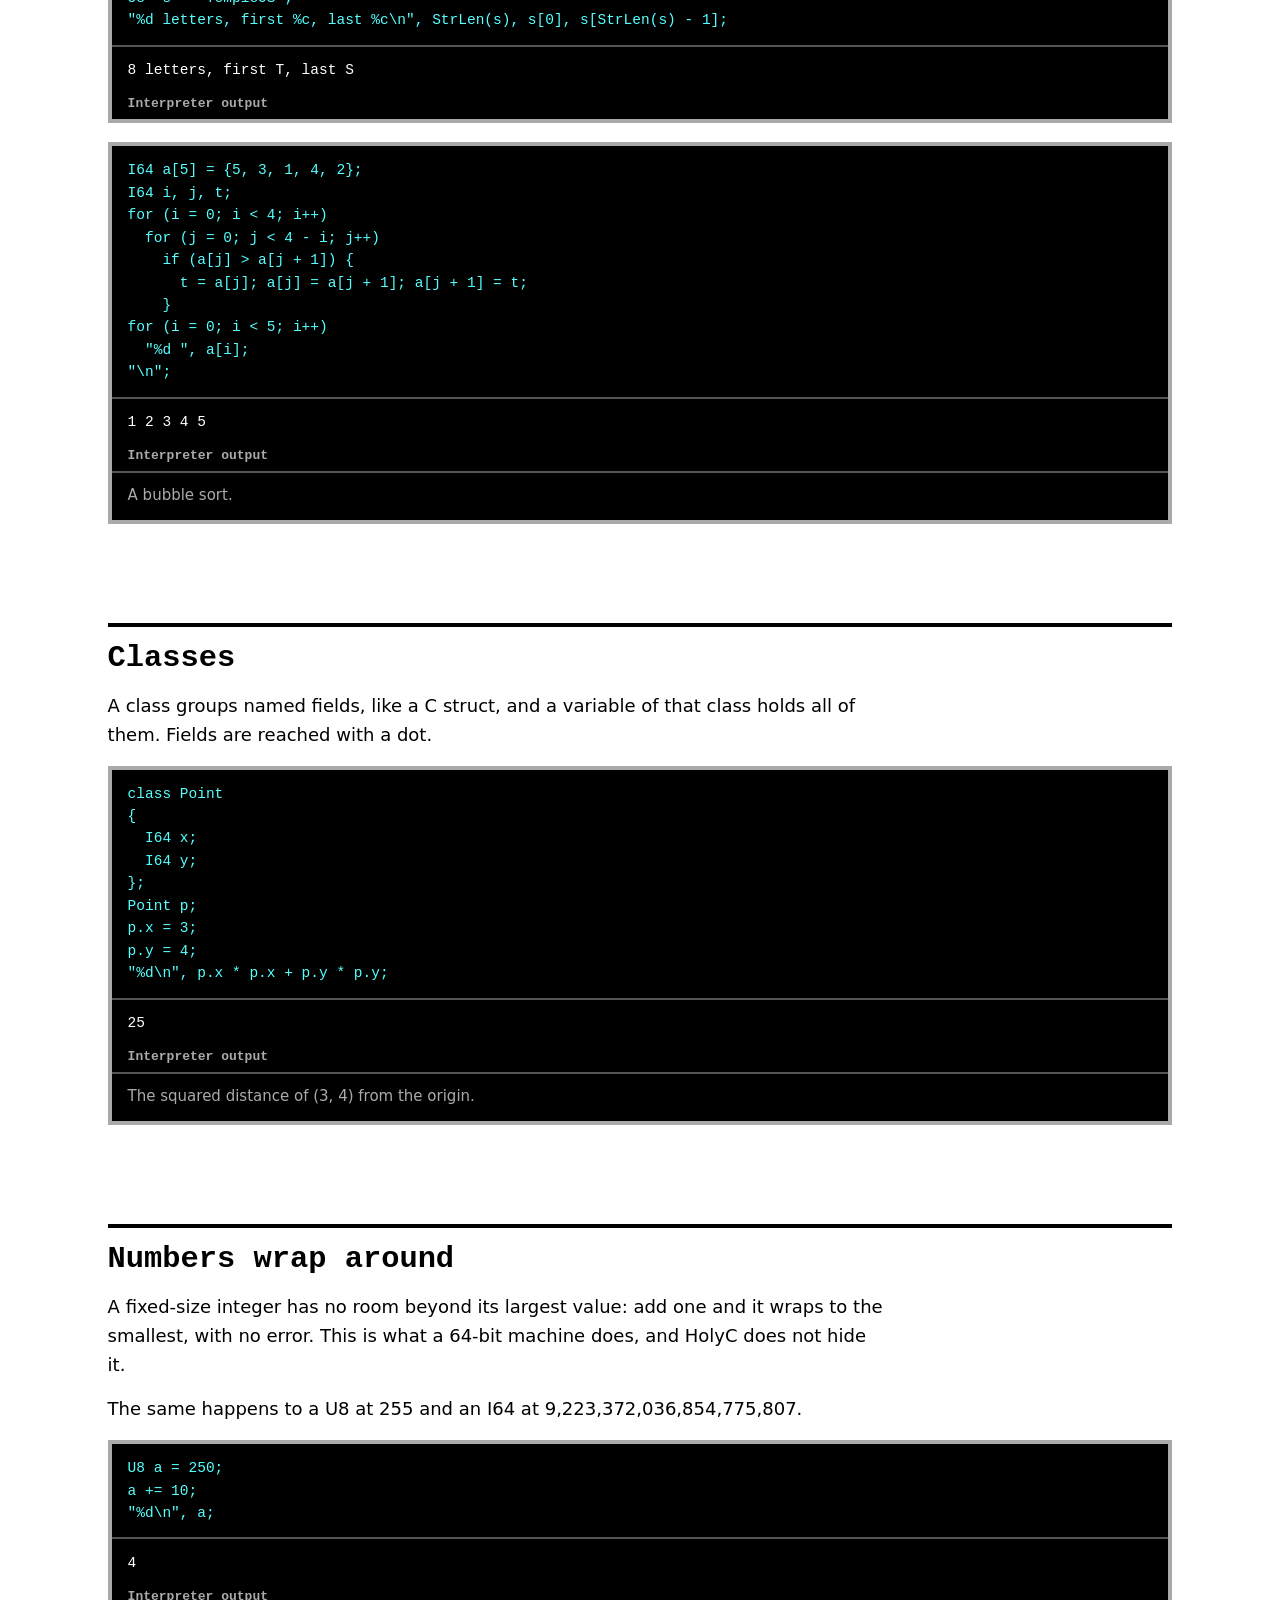
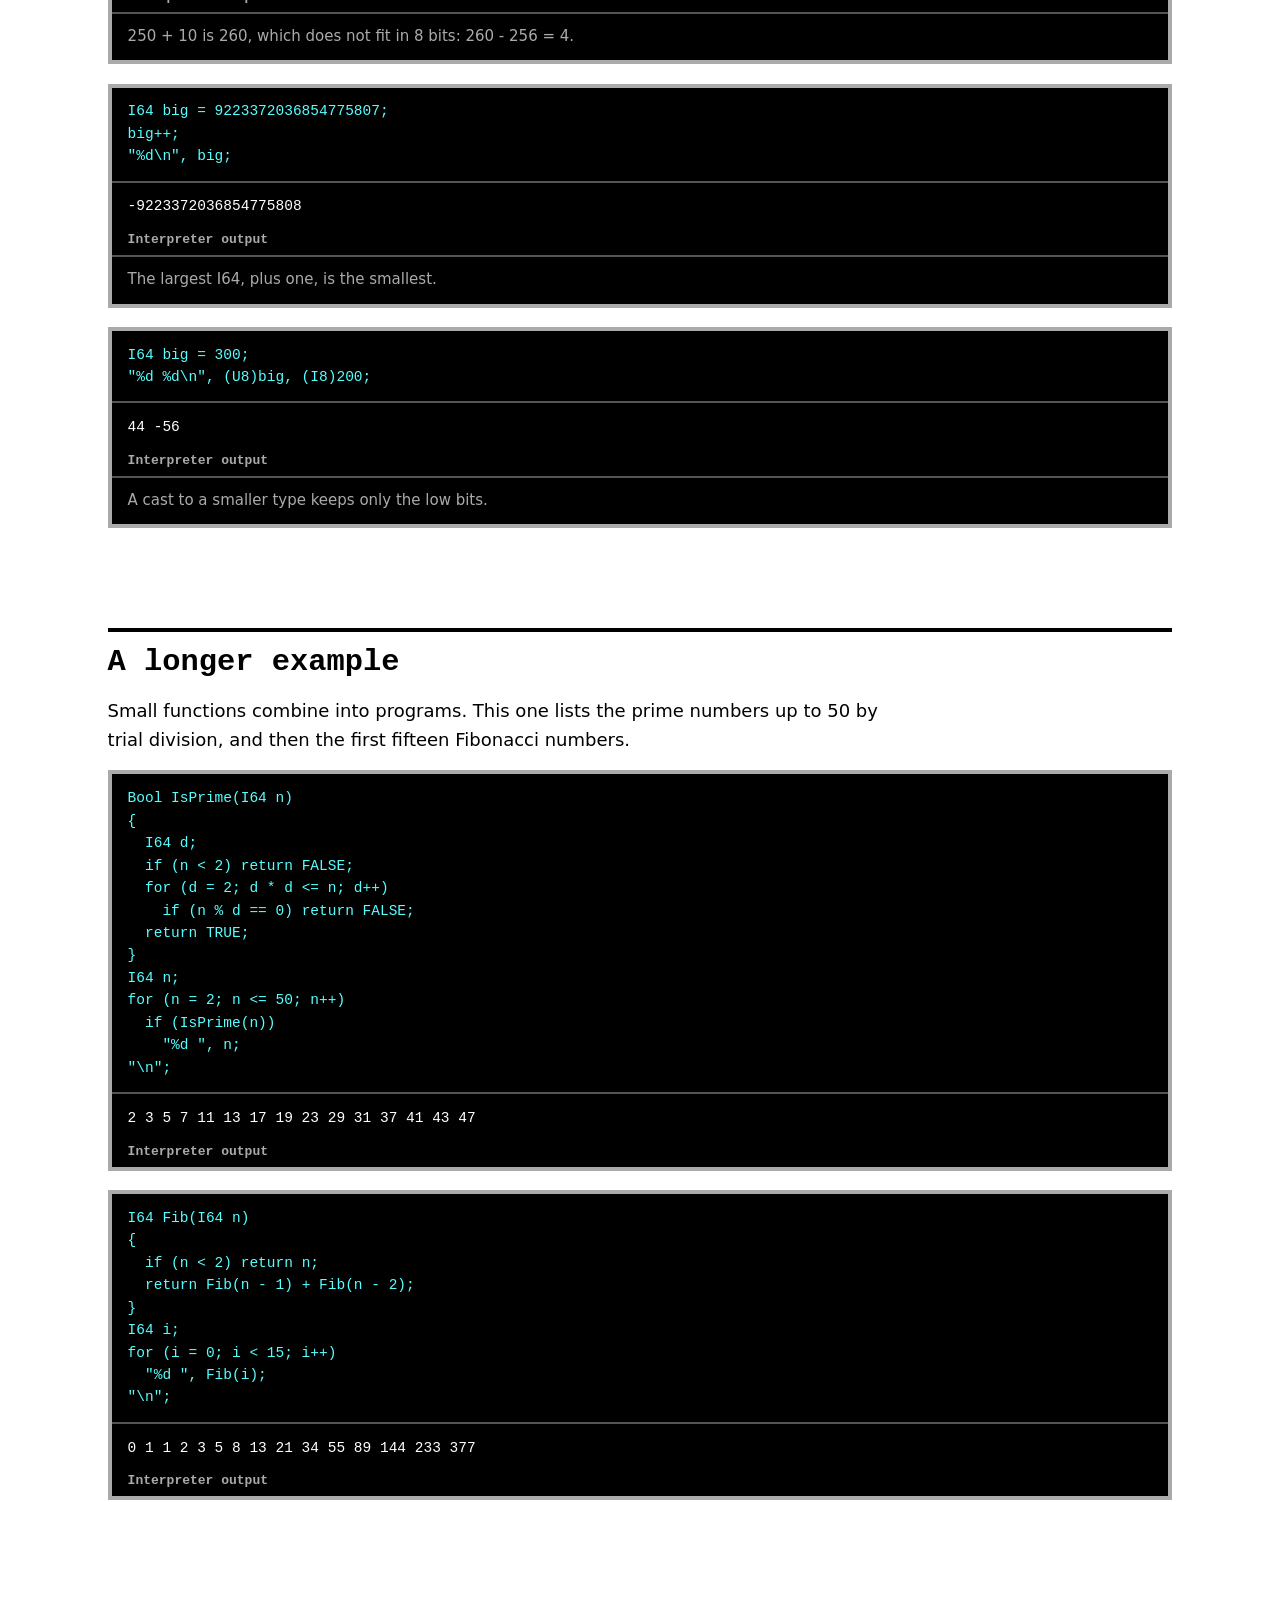
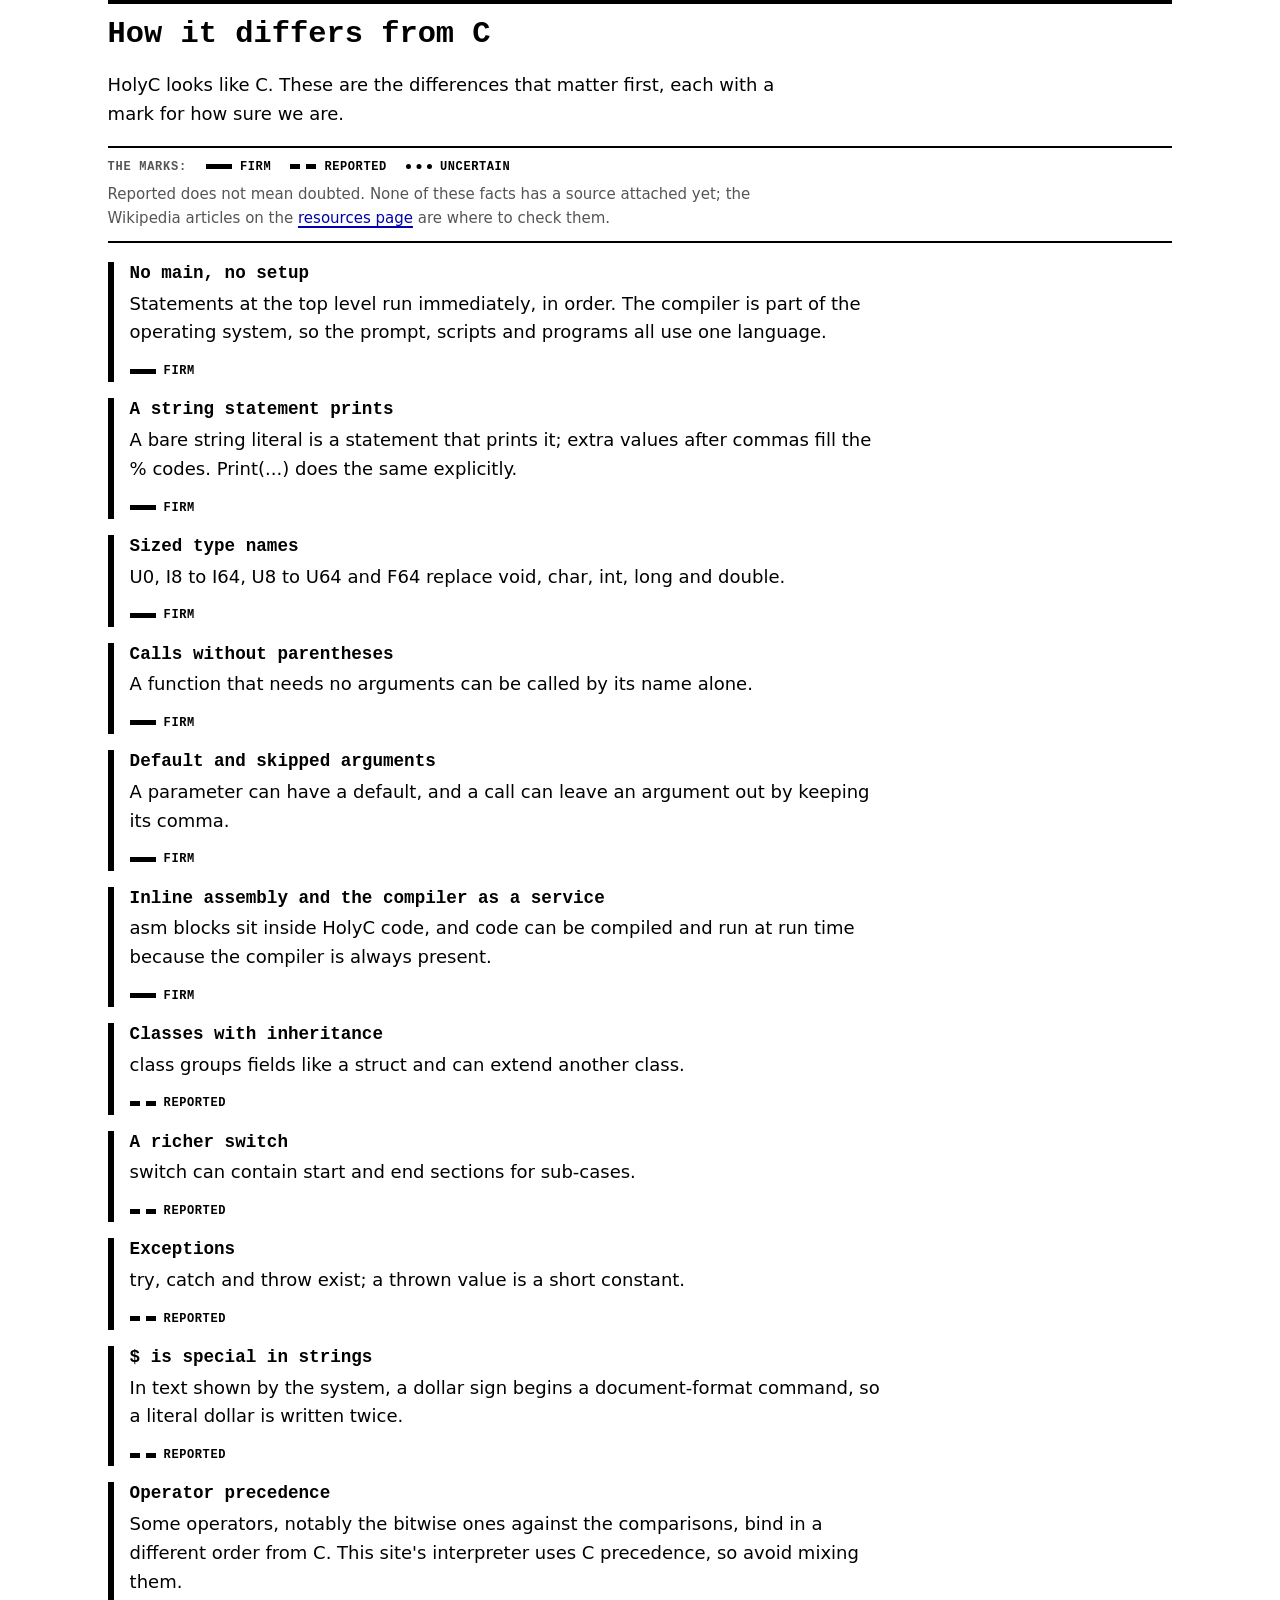
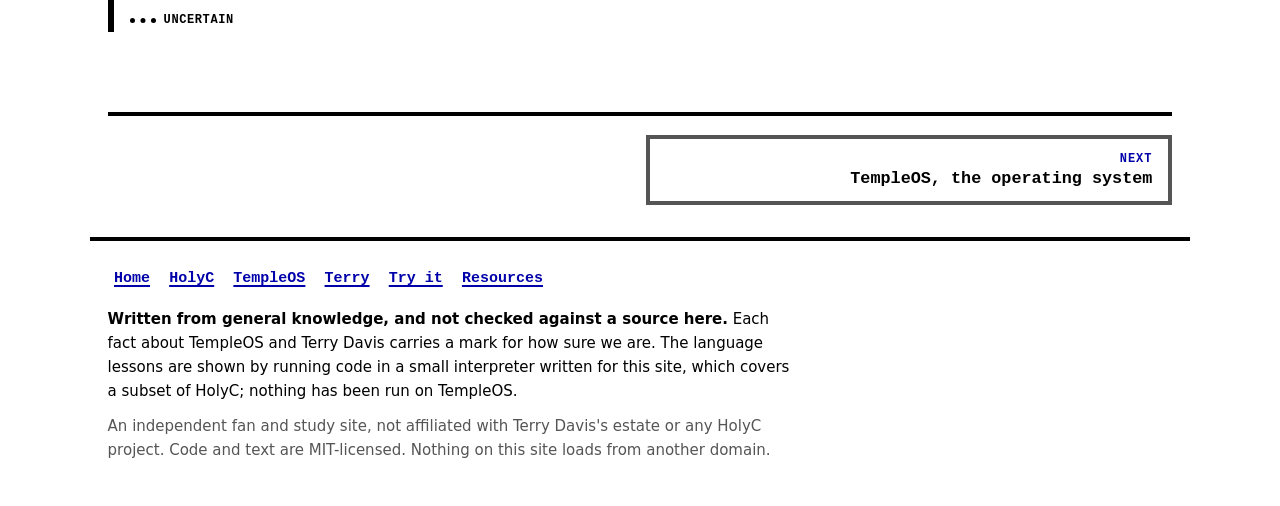
==== commit bd4ae680: "Panel R1 resolutions: a hardened interpreter, honest marks, a careful person page, the screen carrie" ====
--- a/holyc.html
+++ b/holyc.html
@@ -18,20 +18,21 @@
 </header>
 <main id="main">
 
-<section class="page-head"><p class="kicker">The language</p><h1>HolyC from scratch</h1>
+<section class="page-head" data-bar="HolyC"><p class="kicker">The language</p><h1>HolyC from scratch</h1>
 <p class="lede">The programming language of TempleOS: C-like, with a built-in compiler, no main function, and a shell that is the language itself.</p>
 <p class="small">19 examples, every one run. They were run by a small interpreter written for this site that covers a subset of HolyC, not by TempleOS. You can <a href="playground.html">change and run them yourself</a>.</p>
-<details class="toc"><summary>On this page (9 sections)</summary><ul><li><a href="#hello">Hello, world</a></li><li><a href="#types">Types</a></li><li><a href="#wrap">Numbers wrap around</a></li><li><a href="#functions">Functions</a></li><li><a href="#flow">Loops and choices</a></li><li><a href="#arrays">Strings and arrays</a></li><li><a href="#classes">Classes</a></li><li><a href="#more">A longer example</a></li><li><a href="#differences">How it differs from C</a></li></ul></details></section>
-<section class="lesson" id="hello" aria-labelledby="h-hello"><h2 id="h-hello" class="sech">Hello, world</h2><div class="prose"><p>In HolyC a string literal on its own is a statement, and it prints. There is no main function to write and no include: code typed at the prompt runs as soon as you press Enter, because in TempleOS the language and the shell are the same thing.</p><p>A program is just a list of statements, run from the top. A function defined earlier can be called by a later line.</p></div><figure class="term"><pre class="cmd"><code><span class="ln">&quot;Hello, world!\n&quot;;</span></code></pre><pre class="out" aria-label="Output"><code>Hello, world!</code></pre><p class="src">Output from this site's interpreter</p><p class="bnote">The string is the whole program. \n is a newline.</p></figure><figure class="term"><pre class="cmd"><code><span class="ln">Print(&quot;%s has %d letters\n&quot;, &quot;HolyC&quot;, 5);</span></code></pre><pre class="out" aria-label="Output"><code>HolyC has 5 letters</code></pre><p class="src">Output from this site's interpreter</p><p class="bnote">Print is the function the string statement calls. %s and %d stand for a string and an integer.</p></figure><figure class="term"><pre class="cmd"><code><span class="ln">&quot;%d times %d is %d\n&quot;, 6, 7, 6 * 7;</span></code></pre><pre class="out" aria-label="Output"><code>6 times 7 is 42</code></pre><p class="src">Output from this site's interpreter</p><p class="bnote">A string statement can take arguments after commas.</p></figure></section><section class="lesson" id="types" aria-labelledby="h-types"><h2 id="h-types" class="sech">Types</h2><div class="prose"><p>The integer types say their size: I8, I16, I32 and I64 are signed, U8, U16, U32 and U64 are unsigned, and the number is the bits. F64 is a 64-bit floating-point number, Bool is true or false, and U0 means no value, the type of a function that returns nothing. There are no int, char or float keywords.</p><p>I64 is the type to reach for by default. A character is a U8; a constant like &#x27;A&#x27; is its code.</p></div><figure class="term"><pre class="cmd"><code><span class="ln">I64 n = 42;</span><span class="ln">F64 x = 2.5;</span><span class="ln">U8 c = &#x27;A&#x27;;</span><span class="ln">&quot;%d %.1f %c\n&quot;, n, x, c;</span></code></pre><pre class="out" aria-label="Output"><code>42 2.5 A</code></pre><p class="src">Output from this site's interpreter</p></figure><figure class="term"><pre class="cmd"><code><span class="ln">&quot;%d %d\n&quot;, &#x27;A&#x27;, &#x27;A&#x27; + 1;</span></code></pre><pre class="out" aria-label="Output"><code>65 66</code></pre><p class="src">Output from this site's interpreter</p><p class="bnote">A character constant is a number.</p></figure></section><section class="lesson" id="wrap" aria-labelledby="h-wrap"><h2 id="h-wrap" class="sech">Numbers wrap around</h2><div class="prose"><p>A fixed-size integer has no room beyond its largest value: add one and it wraps to the smallest, with no error. This is what a 64-bit machine does, and HolyC does not hide it.</p><p>The same happens to a U8 at 255 and an I64 at 9,223,372,036,854,775,807.</p></div><figure class="term"><pre class="cmd"><code><span class="ln">U8 a = 250;</span><span class="ln">a += 10;</span><span class="ln">&quot;%d\n&quot;, a;</span></code></pre><pre class="out" aria-label="Output"><code>4</code></pre><p class="src">Output from this site's interpreter</p><p class="bnote">250 + 10 is 260, which does not fit in 8 bits: 260 - 256 = 4.</p></figure><figure class="term"><pre class="cmd"><code><span class="ln">I64 big = 9223372036854775807;</span><span class="ln">big++;</span><span class="ln">&quot;%d\n&quot;, big;</span></code></pre><pre class="out" aria-label="Output"><code>-9223372036854775808</code></pre><p class="src">Output from this site's interpreter</p><p class="bnote">The largest I64, plus one, is the smallest.</p></figure><figure class="term"><pre class="cmd"><code><span class="ln">I64 big = 300;</span><span class="ln">&quot;%d %d\n&quot;, (U8)big, (I8)200;</span></code></pre><pre class="out" aria-label="Output"><code>44 -56</code></pre><p class="src">Output from this site's interpreter</p><p class="bnote">A cast to a smaller type keeps only the low bits.</p></figure></section><section class="lesson" id="functions" aria-labelledby="h-functions"><h2 id="h-functions" class="sech">Functions</h2><div class="prose"><p>A function is declared with its return type first: U0 for none. A function with no arguments can be called without parentheses, which is why a lone name like Greet; on a line runs it. Arguments can have default values, and a call can leave an argument out by keeping the comma.</p><p>Define a function before the line that calls it.</p></div><figure class="term"><pre class="cmd"><code><span class="ln">U0 Greet()</span><span class="ln">{</span><span class="ln">  &quot;Hello from Greet\n&quot;;</span><span class="ln">}</span><span class="ln">Greet;</span><span class="ln">Greet();</span></code></pre><pre class="out" aria-label="Output"><code>Hello from Greet
-Hello from Greet</code></pre><p class="src">Output from this site's interpreter</p><p class="bnote">Both lines call the same function.</p></figure><figure class="term"><pre class="cmd"><code><span class="ln">I64 Add(I64 a, I64 b = 10)</span><span class="ln">{</span><span class="ln">  return a + b;</span><span class="ln">}</span><span class="ln">&quot;%d %d\n&quot;, Add(1), Add(1, 2);</span></code></pre><pre class="out" aria-label="Output"><code>11 3</code></pre><p class="src">Output from this site's interpreter</p><p class="bnote">The second argument defaults to 10.</p></figure><figure class="term"><pre class="cmd"><code><span class="ln">I64 Volume(I64 w = 2, I64 h = 3, I64 d = 4)</span><span class="ln">{</span><span class="ln">  return w * h * d;</span><span class="ln">}</span><span class="ln">&quot;%d %d %d\n&quot;, Volume(), Volume(5), Volume(, , 10);</span></code></pre><pre class="out" aria-label="Output"><code>24 60 60</code></pre><p class="src">Output from this site's interpreter</p><p class="bnote">Volume(, , 10) skips the first two arguments and uses their defaults.</p></figure></section><section class="lesson" id="flow" aria-labelledby="h-flow"><h2 id="h-flow" class="sech">Loops and choices</h2><div class="prose"><p>The control statements are the ones from C: if and else, for, while, do while, switch with case and default, break and continue. A switch falls through from one case to the next unless you break.</p></div><figure class="term"><pre class="cmd"><code><span class="ln">I64 i, sum = 0;</span><span class="ln">for (i = 1; i &lt;= 100; i++)</span><span class="ln">  sum += i;</span><span class="ln">&quot;%d\n&quot;, sum;</span></code></pre><pre class="out" aria-label="Output"><code>5050</code></pre><p class="src">Output from this site's interpreter</p><p class="bnote">The sum of 1 to 100.</p></figure><figure class="term"><pre class="cmd"><code><span class="ln">I64 n = 5;</span><span class="ln">do {</span><span class="ln">  &quot;%d &quot;, n;</span><span class="ln">  n--;</span><span class="ln">} while (n &gt; 0);</span><span class="ln">&quot;\n&quot;;</span></code></pre><pre class="out" aria-label="Output"><code>5 4 3 2 1 </code></pre><p class="src">Output from this site's interpreter</p></figure><figure class="term"><pre class="cmd"><code><span class="ln">I64 i;</span><span class="ln">for (i = 1; i &lt;= 4; i++) {</span><span class="ln">  switch (i) {</span><span class="ln">    case 1: &quot;one &quot;;</span><span class="ln">    case 2: &quot;two &quot;; break;</span><span class="ln">    case 3: &quot;three &quot;; break;</span><span class="ln">    default: &quot;other &quot;;</span><span class="ln">  }</span><span class="ln">}</span><span class="ln">&quot;\n&quot;;</span></code></pre><pre class="out" aria-label="Output"><code>one two two three other </code></pre><p class="src">Output from this site's interpreter</p><p class="bnote">Case 1 has no break, so it falls through into case 2.</p></figure></section><section class="lesson" id="arrays" aria-labelledby="h-arrays"><h2 id="h-arrays" class="sech">Strings and arrays</h2><div class="prose"><p>A string is a pointer to characters, written U8 *. Indexing gives the character code, and StrLen counts. A fixed array is declared with its size and can be filled in braces.</p></div><figure class="term"><pre class="cmd"><code><span class="ln">U8 *s = &quot;TempleOS&quot;;</span><span class="ln">&quot;%d letters, first %c, last %c\n&quot;, StrLen(s), s[0], s[StrLen(s) - 1];</span></code></pre><pre class="out" aria-label="Output"><code>8 letters, first T, last S</code></pre><p class="src">Output from this site's interpreter</p></figure><figure class="term"><pre class="cmd"><code><span class="ln">I64 a[5] = {5, 3, 1, 4, 2};</span><span class="ln">I64 i, j, t;</span><span class="ln">for (i = 0; i &lt; 4; i++)</span><span class="ln">  for (j = 0; j &lt; 4 - i; j++)</span><span class="ln">    if (a[j] &gt; a[j + 1]) {</span><span class="ln">      t = a[j]; a[j] = a[j + 1]; a[j + 1] = t;</span><span class="ln">    }</span><span class="ln">for (i = 0; i &lt; 5; i++)</span><span class="ln">  &quot;%d &quot;, a[i];</span><span class="ln">&quot;\n&quot;;</span></code></pre><pre class="out" aria-label="Output"><code>1 2 3 4 5 </code></pre><p class="src">Output from this site's interpreter</p><p class="bnote">A bubble sort.</p></figure></section><section class="lesson" id="classes" aria-labelledby="h-classes"><h2 id="h-classes" class="sech">Classes</h2><div class="prose"><p>A class groups named fields, like a C struct, and a variable of that class holds all of them. Fields are reached with a dot.</p></div><figure class="term"><pre class="cmd"><code><span class="ln">class Point</span><span class="ln">{</span><span class="ln">  I64 x;</span><span class="ln">  I64 y;</span><span class="ln">};</span><span class="ln"></span><span class="ln">Point p;</span><span class="ln">p.x = 3;</span><span class="ln">p.y = 4;</span><span class="ln">&quot;%d\n&quot;, p.x * p.x + p.y * p.y;</span></code></pre><pre class="out" aria-label="Output"><code>25</code></pre><p class="src">Output from this site's interpreter</p><p class="bnote">The squared distance of (3, 4) from the origin.</p></figure></section><section class="lesson" id="more" aria-labelledby="h-more"><h2 id="h-more" class="sech">A longer example</h2><div class="prose"><p>Small functions combine into programs. This one lists the prime numbers up to 50 by trial division, and then the first fifteen Fibonacci numbers.</p></div><figure class="term"><pre class="cmd"><code><span class="ln">Bool IsPrime(I64 n)</span><span class="ln">{</span><span class="ln">  I64 d;</span><span class="ln">  if (n &lt; 2) return FALSE;</span><span class="ln">  for (d = 2; d * d &lt;= n; d++)</span><span class="ln">    if (n % d == 0) return FALSE;</span><span class="ln">  return TRUE;</span><span class="ln">}</span><span class="ln"></span><span class="ln">I64 n;</span><span class="ln">for (n = 2; n &lt;= 50; n++)</span><span class="ln">  if (IsPrime(n))</span><span class="ln">    &quot;%d &quot;, n;</span><span class="ln">&quot;\n&quot;;</span></code></pre><pre class="out" aria-label="Output"><code>2 3 5 7 11 13 17 19 23 29 31 37 41 43 47 </code></pre><p class="src">Output from this site's interpreter</p></figure><figure class="term"><pre class="cmd"><code><span class="ln">I64 Fib(I64 n)</span><span class="ln">{</span><span class="ln">  if (n &lt; 2) return n;</span><span class="ln">  return Fib(n - 1) + Fib(n - 2);</span><span class="ln">}</span><span class="ln"></span><span class="ln">I64 i;</span><span class="ln">for (i = 0; i &lt; 15; i++)</span><span class="ln">  &quot;%d &quot;, Fib(i);</span><span class="ln">&quot;\n&quot;;</span></code></pre><pre class="out" aria-label="Output"><code>0 1 1 2 3 5 8 13 21 34 55 89 144 233 377 </code></pre><p class="src">Output from this site's interpreter</p></figure></section>
+<details class="toc"><summary>On this page (9 sections)</summary><ul><li><a href="#hello">Hello, world</a></li><li><a href="#types">Types</a></li><li><a href="#functions">Functions</a></li><li><a href="#flow">Loops and choices</a></li><li><a href="#arrays">Strings and arrays</a></li><li><a href="#classes">Classes</a></li><li><a href="#wrap">Numbers wrap around</a></li><li><a href="#more">A longer example</a></li><li><a href="#differences">How it differs from C</a></li></ul></details></section>
+<section class="lesson" id="hello" aria-labelledby="h-hello"><h2 id="h-hello" class="sech">Hello, world</h2><div class="prose"><p>In HolyC a string literal on its own is a statement, and it prints. There is no main function to write and no include: code typed at the prompt runs as soon as you press Enter, because in TempleOS the language and the shell are the same thing.</p><p>A program is just a list of statements, run from the top. A function defined earlier can be called by a later line.</p></div><figure class="term"><pre class="cmd"><code><span class="ln">&quot;Hello, world!\n&quot;;</span></code></pre><pre class="out" aria-label="Output"><code>Hello, world!</code></pre><p class="src">Interpreter output</p><p class="bnote">The string is the whole program. \n is a newline.</p></figure><figure class="term"><pre class="cmd"><code><span class="ln">Print(&quot;%s has %d letters\n&quot;, &quot;HolyC&quot;, 5);</span></code></pre><pre class="out" aria-label="Output"><code>HolyC has 5 letters</code></pre><p class="src">Interpreter output</p><p class="bnote">Print is the function the string statement calls. %s and %d stand for a string and an integer.</p></figure><figure class="term"><pre class="cmd"><code><span class="ln">&quot;%d times %d is %d\n&quot;, 6, 7, 6 * 7;</span></code></pre><pre class="out" aria-label="Output"><code>6 times 7 is 42</code></pre><p class="src">Interpreter output</p><p class="bnote">A string statement can take arguments after commas.</p></figure></section><section class="lesson" id="types" aria-labelledby="h-types"><h2 id="h-types" class="sech">Types</h2><div class="prose"><p>The integer types say their size: I8, I16, I32 and I64 are signed, U8, U16, U32 and U64 are unsigned, and the number is the bits. F64 is a 64-bit floating-point number, Bool is true or false, and U0 means no value, the type of a function that returns nothing. There are no int, char or float keywords.</p><p>I64 is the type to reach for by default. A character is a U8; a constant like &#x27;A&#x27; is its code.</p></div><figure class="term"><pre class="cmd"><code><span class="ln">I64 n = 42;</span><span class="ln">F64 x = 2.5;</span><span class="ln">U8 c = &#x27;A&#x27;;</span><span class="ln">&quot;%d %.1f %c\n&quot;, n, x, c;</span></code></pre><pre class="out" aria-label="Output"><code>42 2.5 A</code></pre><p class="src">Interpreter output</p></figure><figure class="term"><pre class="cmd"><code><span class="ln">&quot;%d %d\n&quot;, &#x27;A&#x27;, &#x27;A&#x27; + 1;</span></code></pre><pre class="out" aria-label="Output"><code>65 66</code></pre><p class="src">Interpreter output</p><p class="bnote">A character constant is a number.</p></figure></section><section class="lesson" id="functions" aria-labelledby="h-functions"><h2 id="h-functions" class="sech">Functions</h2><div class="prose"><p>A function is declared with its return type first: U0 for none. A function with no arguments can be called without parentheses, which is why a lone name like Greet; on a line runs it. Arguments can have default values, and a call can leave an argument out by keeping the comma.</p><p>Define a function before the line that calls it.</p></div><figure class="term"><pre class="cmd"><code><span class="ln">U0 Greet()</span><span class="ln">{</span><span class="ln">  &quot;Hello from Greet\n&quot;;</span><span class="ln">}</span><span class="ln">Greet;</span><span class="ln">Greet();</span></code></pre><pre class="out" aria-label="Output"><code>Hello from Greet
+Hello from Greet</code></pre><p class="src">Interpreter output</p><p class="bnote">Both lines call the same function.</p></figure><figure class="term"><pre class="cmd"><code><span class="ln">I64 Add(I64 a, I64 b = 10)</span><span class="ln">{</span><span class="ln">  return a + b;</span><span class="ln">}</span><span class="ln">&quot;%d %d\n&quot;, Add(1), Add(1, 2);</span></code></pre><pre class="out" aria-label="Output"><code>11 3</code></pre><p class="src">Interpreter output</p><p class="bnote">The second argument defaults to 10.</p></figure><figure class="term"><pre class="cmd"><code><span class="ln">I64 Volume(I64 w = 2, I64 h = 3, I64 d = 4)</span><span class="ln">{</span><span class="ln">  return w * h * d;</span><span class="ln">}</span><span class="ln">&quot;%d %d %d\n&quot;, Volume(), Volume(5), Volume(, , 10);</span></code></pre><pre class="out" aria-label="Output"><code>24 60 60</code></pre><p class="src">Interpreter output</p><p class="bnote">Volume(, , 10) skips the first two arguments and uses their defaults.</p></figure></section><section class="lesson" id="flow" aria-labelledby="h-flow"><h2 id="h-flow" class="sech">Loops and choices</h2><div class="prose"><p>The control statements are the ones from C: if and else, for, while, do while, switch with case and default, break and continue. A switch falls through from one case to the next unless you break.</p></div><figure class="term"><pre class="cmd"><code><span class="ln">I64 i, sum = 0;</span><span class="ln">for (i = 1; i &lt;= 100; i++)</span><span class="ln">  sum += i;</span><span class="ln">&quot;%d\n&quot;, sum;</span></code></pre><pre class="out" aria-label="Output"><code>5050</code></pre><p class="src">Interpreter output</p><p class="bnote">The sum of 1 to 100.</p></figure><figure class="term"><pre class="cmd"><code><span class="ln">I64 n = 5;</span><span class="ln">do {</span><span class="ln">  &quot;%d &quot;, n;</span><span class="ln">  n--;</span><span class="ln">} while (n &gt; 0);</span><span class="ln">&quot;\n&quot;;</span></code></pre><pre class="out" aria-label="Output"><code>5 4 3 2 1 </code></pre><p class="src">Interpreter output</p></figure><figure class="term"><pre class="cmd"><code><span class="ln">I64 i;</span><span class="ln">for (i = 1; i &lt;= 4; i++) {</span><span class="ln">  switch (i) {</span><span class="ln">    case 1: &quot;one &quot;;</span><span class="ln">    case 2: &quot;two &quot;; break;</span><span class="ln">    case 3: &quot;three &quot;; break;</span><span class="ln">    default: &quot;other &quot;;</span><span class="ln">  }</span><span class="ln">}</span><span class="ln">&quot;\n&quot;;</span></code></pre><pre class="out" aria-label="Output"><code>one two two three other </code></pre><p class="src">Interpreter output</p><p class="bnote">Case 1 has no break, so it falls through into case 2.</p></figure></section><section class="lesson" id="arrays" aria-labelledby="h-arrays"><h2 id="h-arrays" class="sech">Strings and arrays</h2><div class="prose"><p>A string is a pointer to characters, written U8 *. Indexing gives the character code, and StrLen counts. A fixed array is declared with its size and can be filled in braces.</p></div><figure class="term"><pre class="cmd"><code><span class="ln">U8 *s = &quot;TempleOS&quot;;</span><span class="ln">&quot;%d letters, first %c, last %c\n&quot;, StrLen(s), s[0], s[StrLen(s) - 1];</span></code></pre><pre class="out" aria-label="Output"><code>8 letters, first T, last S</code></pre><p class="src">Interpreter output</p></figure><figure class="term"><pre class="cmd"><code><span class="ln">I64 a[5] = {5, 3, 1, 4, 2};</span><span class="ln">I64 i, j, t;</span><span class="ln">for (i = 0; i &lt; 4; i++)</span><span class="ln">  for (j = 0; j &lt; 4 - i; j++)</span><span class="ln">    if (a[j] &gt; a[j + 1]) {</span><span class="ln">      t = a[j]; a[j] = a[j + 1]; a[j + 1] = t;</span><span class="ln">    }</span><span class="ln">for (i = 0; i &lt; 5; i++)</span><span class="ln">  &quot;%d &quot;, a[i];</span><span class="ln">&quot;\n&quot;;</span></code></pre><pre class="out" aria-label="Output"><code>1 2 3 4 5 </code></pre><p class="src">Interpreter output</p><p class="bnote">A bubble sort.</p></figure></section><section class="lesson" id="classes" aria-labelledby="h-classes"><h2 id="h-classes" class="sech">Classes</h2><div class="prose"><p>A class groups named fields, like a C struct, and a variable of that class holds all of them. Fields are reached with a dot.</p></div><figure class="term"><pre class="cmd"><code><span class="ln">class Point</span><span class="ln">{</span><span class="ln">  I64 x;</span><span class="ln">  I64 y;</span><span class="ln">};</span><span class="ln"></span><span class="ln">Point p;</span><span class="ln">p.x = 3;</span><span class="ln">p.y = 4;</span><span class="ln">&quot;%d\n&quot;, p.x * p.x + p.y * p.y;</span></code></pre><pre class="out" aria-label="Output"><code>25</code></pre><p class="src">Interpreter output</p><p class="bnote">The squared distance of (3, 4) from the origin.</p></figure></section><section class="lesson" id="wrap" aria-labelledby="h-wrap"><h2 id="h-wrap" class="sech">Numbers wrap around</h2><div class="prose"><p>A fixed-size integer has no room beyond its largest value: add one and it wraps to the smallest, with no error. This is what a 64-bit machine does, and HolyC does not hide it.</p><p>The same happens to a U8 at 255 and an I64 at 9,223,372,036,854,775,807.</p></div><figure class="term"><pre class="cmd"><code><span class="ln">U8 a = 250;</span><span class="ln">a += 10;</span><span class="ln">&quot;%d\n&quot;, a;</span></code></pre><pre class="out" aria-label="Output"><code>4</code></pre><p class="src">Interpreter output</p><p class="bnote">250 + 10 is 260, which does not fit in 8 bits: 260 - 256 = 4.</p></figure><figure class="term"><pre class="cmd"><code><span class="ln">I64 big = 9223372036854775807;</span><span class="ln">big++;</span><span class="ln">&quot;%d\n&quot;, big;</span></code></pre><pre class="out" aria-label="Output"><code>-9223372036854775808</code></pre><p class="src">Interpreter output</p><p class="bnote">The largest I64, plus one, is the smallest.</p></figure><figure class="term"><pre class="cmd"><code><span class="ln">I64 big = 300;</span><span class="ln">&quot;%d %d\n&quot;, (U8)big, (I8)200;</span></code></pre><pre class="out" aria-label="Output"><code>44 -56</code></pre><p class="src">Interpreter output</p><p class="bnote">A cast to a smaller type keeps only the low bits.</p></figure></section><section class="lesson" id="more" aria-labelledby="h-more"><h2 id="h-more" class="sech">A longer example</h2><div class="prose"><p>Small functions combine into programs. This one lists the prime numbers up to 50 by trial division, and then the first fifteen Fibonacci numbers.</p></div><figure class="term"><pre class="cmd"><code><span class="ln">Bool IsPrime(I64 n)</span><span class="ln">{</span><span class="ln">  I64 d;</span><span class="ln">  if (n &lt; 2) return FALSE;</span><span class="ln">  for (d = 2; d * d &lt;= n; d++)</span><span class="ln">    if (n % d == 0) return FALSE;</span><span class="ln">  return TRUE;</span><span class="ln">}</span><span class="ln"></span><span class="ln">I64 n;</span><span class="ln">for (n = 2; n &lt;= 50; n++)</span><span class="ln">  if (IsPrime(n))</span><span class="ln">    &quot;%d &quot;, n;</span><span class="ln">&quot;\n&quot;;</span></code></pre><pre class="out" aria-label="Output"><code>2 3 5 7 11 13 17 19 23 29 31 37 41 43 47 </code></pre><p class="src">Interpreter output</p></figure><figure class="term"><pre class="cmd"><code><span class="ln">I64 Fib(I64 n)</span><span class="ln">{</span><span class="ln">  if (n &lt; 2) return n;</span><span class="ln">  return Fib(n - 1) + Fib(n - 2);</span><span class="ln">}</span><span class="ln"></span><span class="ln">I64 i;</span><span class="ln">for (i = 0; i &lt; 15; i++)</span><span class="ln">  &quot;%d &quot;, Fib(i);</span><span class="ln">&quot;\n&quot;;</span></code></pre><pre class="out" aria-label="Output"><code>0 1 1 2 3 5 8 13 21 34 55 89 144 233 377 </code></pre><p class="src">Interpreter output</p></figure></section>
 <section id="differences" class="lesson" aria-labelledby="h-diff"><h2 id="h-diff" class="sech">How it differs from C</h2>
 <p class="lede2">HolyC looks like C. These are the differences that matter first, each with a mark for how sure we are.</p>
-<ul class="diffs"><li class="diff"><h3>No main, no setup</h3><p>Statements at the top level run immediately, in order. The compiler is part of the operating system, so the prompt, scripts and programs all use one language.</p><span class="mk mk-firm"><i aria-hidden="true"></i>Firm</span></li><li class="diff"><h3>A string statement prints</h3><p>A bare string literal is a statement that prints it; extra values after commas fill the % codes. Print(...) does the same explicitly.</p><span class="mk mk-firm"><i aria-hidden="true"></i>Firm</span></li><li class="diff"><h3>Sized type names</h3><p>U0, I8 to I64, U8 to U64 and F64 replace void, char, int, long and double. Bool is its own type.</p><span class="mk mk-firm"><i aria-hidden="true"></i>Firm</span></li><li class="diff"><h3>Calls without parentheses</h3><p>A function that needs no arguments can be called by its name alone.</p><span class="mk mk-firm"><i aria-hidden="true"></i>Firm</span></li><li class="diff"><h3>Default and skipped arguments</h3><p>A parameter can have a default, and a call can leave an argument out by keeping its comma.</p><span class="mk mk-firm"><i aria-hidden="true"></i>Firm</span></li><li class="diff"><h3>Inline assembly and the compiler as a service</h3><p>asm blocks sit inside HolyC code, and code can be compiled and run at run time because the compiler is always present.</p><span class="mk mk-firm"><i aria-hidden="true"></i>Firm</span></li><li class="diff"><h3>Classes with inheritance</h3><p>class groups fields like a struct and can extend another class.</p><span class="mk mk-reported"><i aria-hidden="true"></i>Reported</span></li><li class="diff"><h3>A richer switch</h3><p>switch can contain start and end sections for sub-cases.</p><span class="mk mk-reported"><i aria-hidden="true"></i>Reported</span></li><li class="diff"><h3>Exceptions</h3><p>try, catch and throw exist; a thrown value is a short constant.</p><span class="mk mk-reported"><i aria-hidden="true"></i>Reported</span></li><li class="diff"><h3>$ is special in strings</h3><p>In text shown by the system, a dollar sign begins a document-format command, so a literal dollar is written twice.</p><span class="mk mk-reported"><i aria-hidden="true"></i>Reported</span></li><li class="diff"><h3>Operator precedence</h3><p>Some operators, notably the bitwise ones against the comparisons, bind in a different order from C. This site&#x27;s interpreter uses C precedence, so avoid mixing them.</p><span class="mk mk-uncertain"><i aria-hidden="true"></i>Uncertain</span></li></ul></section>
+<p class="legline"><span class="lg">The marks:</span><span class="mk mk-firm"><i aria-hidden="true"></i>Firm</span><span class="mk mk-reported"><i aria-hidden="true"></i>Reported</span><span class="mk mk-uncertain"><i aria-hidden="true"></i>Uncertain</span><span class="lgn">Reported does not mean doubted. None of these facts has a source attached yet; the Wikipedia articles on the <a href="resources.html">resources page</a> are where to check them.</span></p>
+<ul class="diffs"><li class="diff"><h3>No main, no setup</h3><p>Statements at the top level run immediately, in order. The compiler is part of the operating system, so the prompt, scripts and programs all use one language.</p><span class="mk mk-firm"><i aria-hidden="true"></i>Firm</span></li><li class="diff"><h3>A string statement prints</h3><p>A bare string literal is a statement that prints it; extra values after commas fill the % codes. Print(...) does the same explicitly.</p><span class="mk mk-firm"><i aria-hidden="true"></i>Firm</span></li><li class="diff"><h3>Sized type names</h3><p>U0, I8 to I64, U8 to U64 and F64 replace void, char, int, long and double.</p><span class="mk mk-firm"><i aria-hidden="true"></i>Firm</span></li><li class="diff"><h3>Calls without parentheses</h3><p>A function that needs no arguments can be called by its name alone.</p><span class="mk mk-firm"><i aria-hidden="true"></i>Firm</span></li><li class="diff"><h3>Default and skipped arguments</h3><p>A parameter can have a default, and a call can leave an argument out by keeping its comma.</p><span class="mk mk-firm"><i aria-hidden="true"></i>Firm</span></li><li class="diff"><h3>Inline assembly and the compiler as a service</h3><p>asm blocks sit inside HolyC code, and code can be compiled and run at run time because the compiler is always present.</p><span class="mk mk-firm"><i aria-hidden="true"></i>Firm</span></li><li class="diff"><h3>Classes with inheritance</h3><p>class groups fields like a struct and can extend another class.</p><span class="mk mk-reported"><i aria-hidden="true"></i>Reported</span></li><li class="diff"><h3>A richer switch</h3><p>switch can contain start and end sections for sub-cases.</p><span class="mk mk-reported"><i aria-hidden="true"></i>Reported</span></li><li class="diff"><h3>Exceptions</h3><p>try, catch and throw exist; a thrown value is a short constant.</p><span class="mk mk-reported"><i aria-hidden="true"></i>Reported</span></li><li class="diff"><h3>$ is special in strings</h3><p>In text shown by the system, a dollar sign begins a document-format command, so a literal dollar is written twice.</p><span class="mk mk-reported"><i aria-hidden="true"></i>Reported</span></li><li class="diff"><h3>Operator precedence</h3><p>Some operators, notably the bitwise ones against the comparisons, bind in a different order from C. This site&#x27;s interpreter uses C precedence, so avoid mixing them.</p><span class="mk mk-uncertain"><i aria-hidden="true"></i>Uncertain</span></li></ul></section>
 <nav class="stepnav" aria-label="Previous and next"><span></span><a class="next" href="templeos.html"><span>Next</span>TempleOS, the operating system</a></nav>
 </main>
 <footer class="foot">
   <nav class="footnav" aria-label="Pages"><a href="index.html">Home</a><a href="holyc.html">HolyC</a><a href="templeos.html">TempleOS</a><a href="terry.html">Terry</a><a href="playground.html">Try it</a><a href="resources.html">Resources</a></nav>
-  <p><strong>Written from general knowledge, and not yet checked line by line</strong> against the TempleOS documentation or Terry Davis's own writing. Each fact carries a mark for how sure we are. Outputs come from a small interpreter written for this site, which runs a subset of HolyC; they have not been run on TempleOS.</p>
+  <p><strong>Written from general knowledge, and not checked against a source here.</strong> Each fact about TempleOS and Terry Davis carries a mark for how sure we are. The language lessons are shown by running code in a small interpreter written for this site, which covers a subset of HolyC; nothing has been run on TempleOS.</p>
   <p class="small">An independent fan and study site, not affiliated with Terry Davis's estate or any HolyC project. Code and text are MIT-licensed. Nothing on this site loads from another domain.</p>
 </footer>
 
--- a/styles.css
+++ b/styles.css
@@ -109,3 +109,35 @@
 @media (prefers-reduced-motion: reduce) { * { animation: none !important; transition: none !important; scroll-behavior: auto !important; } }
 @media print { .mast nav, .skip, .cta, .chips, .pform { display: none; } body, .band, .screen { background: var(--WHITE); color: var(--BLACK); box-shadow: none; } .screen { border-color: var(--BLACK); } .logo { display: none; } .prog, .term, .palette li { background: var(--WHITE); color: var(--BLACK); border-color: var(--BLACK); } .prog span, .term pre, .pn { color: var(--BLACK) !important; } }
 .term .muted, .result .muted, .prog .muted { color: var(--LTGRAY); }
+
+/* ===== round 1 resolutions ===== */
+::selection { background: var(--accent); color: var(--on-accent); }
+/* blue panels are blue in both colour schemes, with their own light-on-blue colours, so the light page is a white desk with the same windows on it */
+@media (prefers-color-scheme: light) { :root { --panel: var(--BLUE); } .card { color: var(--ink); } .card .tag { color: var(--ink2); } .card h3 a { color: var(--accent); } }
+.band, .card, .page-head, .screen { --ink: var(--WHITE); --ink2: var(--LTGRAY); --accent: var(--YELLOW); --link: var(--LTCYAN); --on-accent: var(--BLACK); --edge: var(--LTGRAY); --ctl: var(--LTGRAY); color: var(--WHITE); }
+.band .btn:hover, .page-head .btn:hover { background: var(--WHITE); color: var(--BLACK); }
+/* the identity carried down: every inner page opens as a small screen */
+.page-head { background: var(--BLUE); border: 8px solid var(--LTGRAY); padding: 0 clamp(1rem, 3vw, 1.8rem) 1.4rem; margin-top: 1.4rem; box-shadow: none; }
+.page-head::before { content: attr(data-bar) "   640x480, 16 colours"; display: block; margin: 0 calc(-1 * clamp(1rem, 3vw, 1.8rem)) 1.2rem; padding: .45rem .8rem; background: var(--LTGRAY); color: var(--BLACK); font: 700 14px/1 var(--mono); white-space: pre; overflow: hidden; }
+.page-head .kicker { margin-top: .2rem; } .page-head h1 { color: var(--WHITE); } .page-head .lede { color: var(--WHITE); }
+section.page-head { padding-top: 0; }
+/* a larger logo on a screen as wide as the column; a thin palette bar */
+.screen { max-width: none; } .logo { width: min(100%, 760px); }
+.herosrc { margin: .8rem 0 0; font: 600 14px/1.4 var(--mono); color: var(--LTGRAY); }
+.whofor { text-align: center; margin: 1.2rem auto 0; max-width: 60ch; font-size: 1.05rem; color: var(--ink); }
+.palwrap { max-width: none; margin-top: 1.4rem; }
+.palette { gap: 3px; } .sw { height: 1.6rem; } .pn { padding: .25rem .3rem .3rem; font-size: 12px; }
+@media (min-width: 1000px) { .palette { grid-template-columns: repeat(16, 1fr); } .sw { height: 1.1rem; } .pn { font-size: 12px; padding: .2rem .15rem .25rem; } .pn b { display: block; } }
+/* legend above lists of marked facts */
+.legline { display: flex; flex-wrap: wrap; align-items: center; gap: .5rem 1.2rem; margin: 0 0 1.2rem; padding: .7rem 0; border-top: 2px solid var(--edge); border-bottom: 2px solid var(--edge); font-size: 15px; } .legline .lg { font: 800 12px var(--mono); text-transform: uppercase; letter-spacing: .06em; color: var(--ink2); } .legline .lgn { color: var(--ink2); max-width: 70ch; flex-basis: 100%; }
+/* the playground's examples come first, so the result sits right under Run */
+#examples { margin-bottom: .8rem; } #result { scroll-margin-bottom: 1rem; }
+/* print: a plain page whatever the colour scheme, nothing white on white */
+@media print {
+  :root, .band, .card, .page-head, .screen, .term, .prog, .palette li, .okbox, .errbox { --bg: var(--WHITE) !important; --panel: var(--WHITE) !important; --ink: var(--BLACK) !important; --ink2: var(--BLACK) !important; --accent: var(--BLACK) !important; --link: var(--BLACK) !important; --edge: var(--BLACK) !important; --ctl: var(--BLACK) !important; --on-accent: var(--WHITE) !important; color: var(--BLACK) !important; background: var(--WHITE) !important; }
+  .screen, .page-head, .card, .term, .prog, .palette li, .okbox, .errbox, textarea { border-color: var(--BLACK) !important; box-shadow: none !important; }
+  .scrbar, .page-head::before { background: var(--WHITE) !important; color: var(--BLACK) !important; border-bottom: 2px solid var(--BLACK); }
+  .tagline, .src, .bnote, .pn, .pn b, .herosrc, .whofor, .term pre, .prog span, .legline, .legline * , .mk, .small, .palcap, .kicker { color: var(--BLACK) !important; }
+  .logo, .sw { display: none; } .mk i { border-top-color: var(--BLACK) !important; } .prog .cur { display: none; }
+}
+.herosrc { font-size: 15px; }
